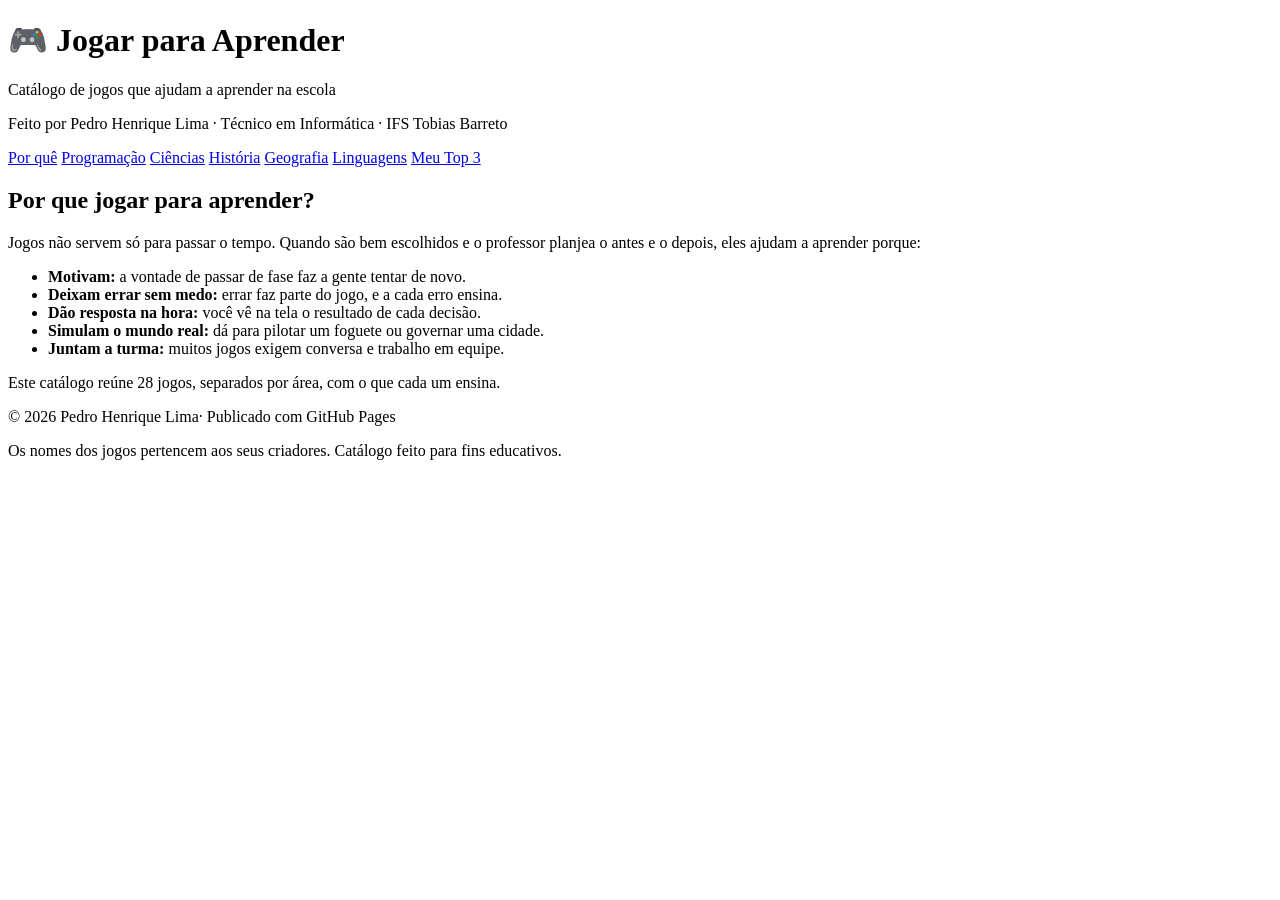
==== index.html @ 4a227db5 "Merge branch 'main' of https://github.com/dnascimento-ifs/jogos-educacao" ====
<!-- Eu sou um comentário que não aparece na página! -->

<!-- Tenho que decidir se cada um vai ter seu próprio catálogo -->

<!-- A tag <!DOCTYPE html> avisa ao navegador que é um arquivo HTML -->
<!DOCTYPE html>
<html lang="pt-BR">
    
<!-- A tag <head> guarda informações que não aparecem na página
    título da aba, os acentos e a ligação com o arquivo de estilo. -->
<head>
    <meta charset="UTF-8">
    <meta name="viewport" content="width=device-width, initial-scale=1.0">
    <title>Jogar para Aprender | Catálogo de jogos educativos</title>
    <link rel="stylesheet" href="estilo.css">
</head>

<!-- A tag <body> guarda todas informações que aparecem na página. -->
<body>
    
    <!-- A tag <header> é o cabeçalho da página,
        vai servir para aplicar um estilo css e criar de fato o cabeçalho. -->
    <header>
        <h1>🎮 Jogar para Aprender</h1>
        <p>Catálogo de jogos que ajudam a aprender na escola</p>
        <p class="autor">Feito por Pedro Henrique Lima · Técnico em Informática · IFS Tobias Barreto</p>
    </header>

    <!-- A tag <nav> serve de menu de navegação. -->
    <nav>
        <!-- <a href="#porque"> é um link, # faz pular para a parte da página
            que tem id="#porque", por exemplo. -->
        <a href="#porque">Por quê</a>
        <a href="#programacao">Programação</a>
        <a href="#ciencias">Ciências</a>
        <a href="historia">História</a>
        <a href="geografia">Geografia</a>
        <a href="linguagens"> Linguagens</a>
        <a href="top3">Meu Top 3</a>
    </nav>

    <!-- A tag <main> serve para guardar o conteúdo principal da página em si. -->
    <main>
        
        <!-- A tag <section> define uma parte da página. -->
        <!-- O id="porque" é o nome da section, usado pelo link "Por quê?" no menu. -->
        <!-- A class="intro" é um apelido para o CSS usar quando pintar essa section, -->
        <!-- o class pode ser repetido o id não. -->

        <section id="porque" class="intro">
            <h2>Por que jogar para aprender?</h2>
            <p>Jogos não servem só para passar o tempo. Quando são bem escolhidos e o professor planjea o
                antes e o depois, eles ajudam a aprender porque:
            </p>

            <!-- A tag <ul> cria uma lista não numerada. -->
            <!-- A tag <li> cri um item na lista. -->
            <!-- A tag <strong> deixa o texto em negrito. -->

            <ul>
                <li><strong>Motivam:</strong> a vontade de passar de fase faz a gente tentar de novo.</li>
                <li><strong>Deixam errar sem medo:</strong> errar faz parte do jogo, e a cada erro ensina.</li>
                <li><strong>Dão resposta na hora:</strong> você vê na tela o resultado de cada decisão.</li>
                <li><strong>Simulam o mundo real:</strong> dá para pilotar um foguete ou governar uma cidade.</li>
                <li><strong>Juntam a turma:</strong> muitos jogos exigem conversa e trabalho em equipe.</li>
            </ul>
            <p>Este catálogo reúne 28 jogos, separados por área, com o que cada um ensina.</p>
        </section>

    </main>

    <!-- A tag <footer> serve como rodapé da página. -->
    <footer>
        <p>© 2026 Pedro Henrique Lima· Publicado com GitHub Pages</p>
        <p>Os nomes dos jogos pertencem aos seus criadores. Catálogo feito para fins educativos.</p>
    </footer>

</body>
</html>
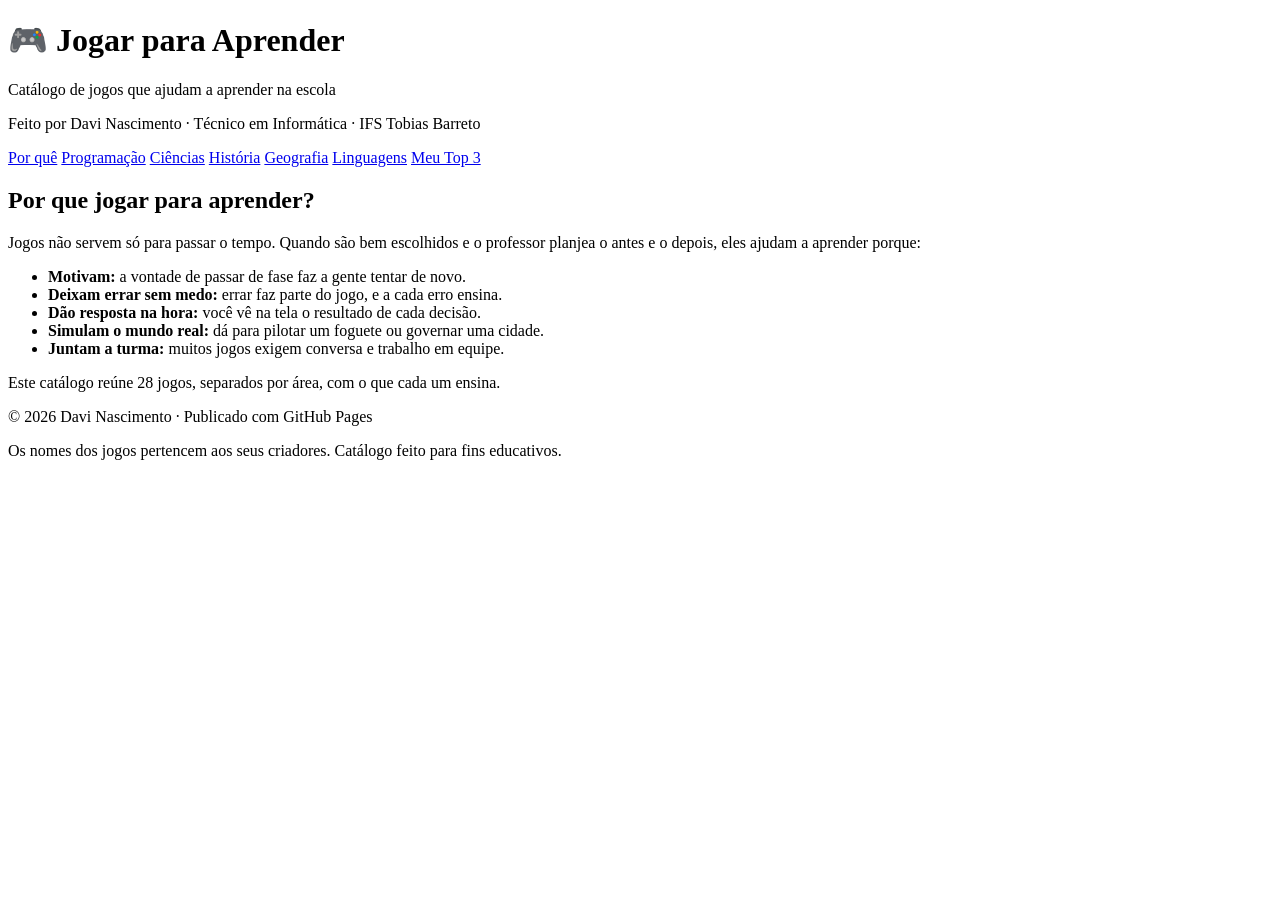
==== commit 791fb461: "alteração nome Alterei o nome do autor." ====
--- a/index.html
+++ b/index.html
@@ -23,7 +23,7 @@
     <header>
         <h1>🎮 Jogar para Aprender</h1>
         <p>Catálogo de jogos que ajudam a aprender na escola</p>
-        <p class="autor">Feito por Pedro Henrique Lima · Técnico em Informática · IFS Tobias Barreto</p>
+        <p class="autor">Feito por Davi Nascimento · Técnico em Informática · IFS Tobias Barreto</p>
     </header>
 
     <!-- A tag <nav> serve de menu de navegação. -->
@@ -71,7 +71,7 @@
 
     <!-- A tag <footer> serve como rodapé da página. -->
     <footer>
-        <p>© 2026 Pedro Henrique Lima· Publicado com GitHub Pages</p>
+        <p>© 2026 Davi Nascimento · Publicado com GitHub Pages</p>
         <p>Os nomes dos jogos pertencem aos seus criadores. Catálogo feito para fins educativos.</p>
     </footer>
 
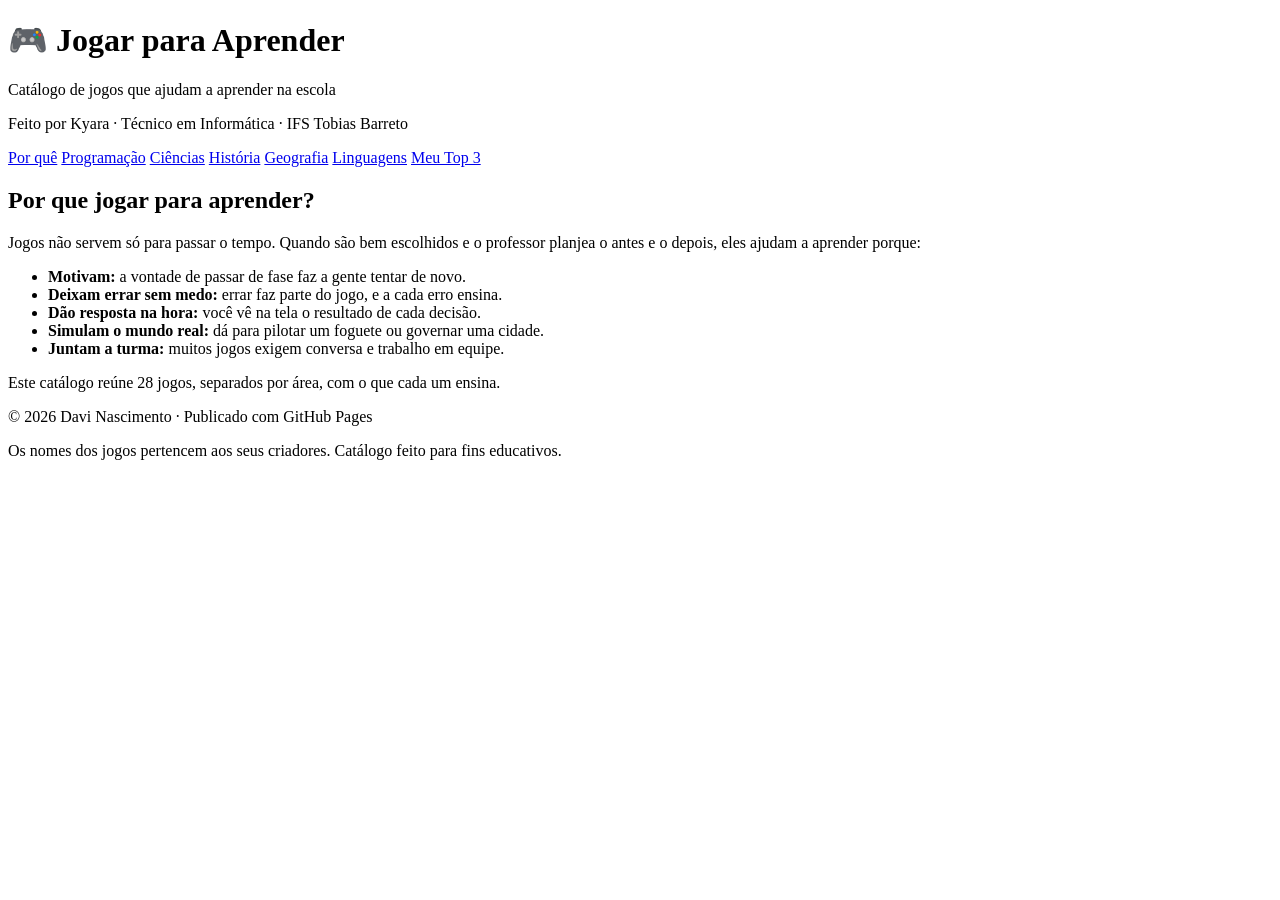
==== commit b44efdff: "Update author name in index.html" ====
--- a/index.html
+++ b/index.html
@@ -23,7 +23,7 @@
     <header>
         <h1>🎮 Jogar para Aprender</h1>
         <p>Catálogo de jogos que ajudam a aprender na escola</p>
-        <p class="autor">Feito por Davi Nascimento · Técnico em Informática · IFS Tobias Barreto</p>
+        <p class="autor">Feito por Kyara · Técnico em Informática · IFS Tobias Barreto</p>
     </header>
 
     <!-- A tag <nav> serve de menu de navegação. -->
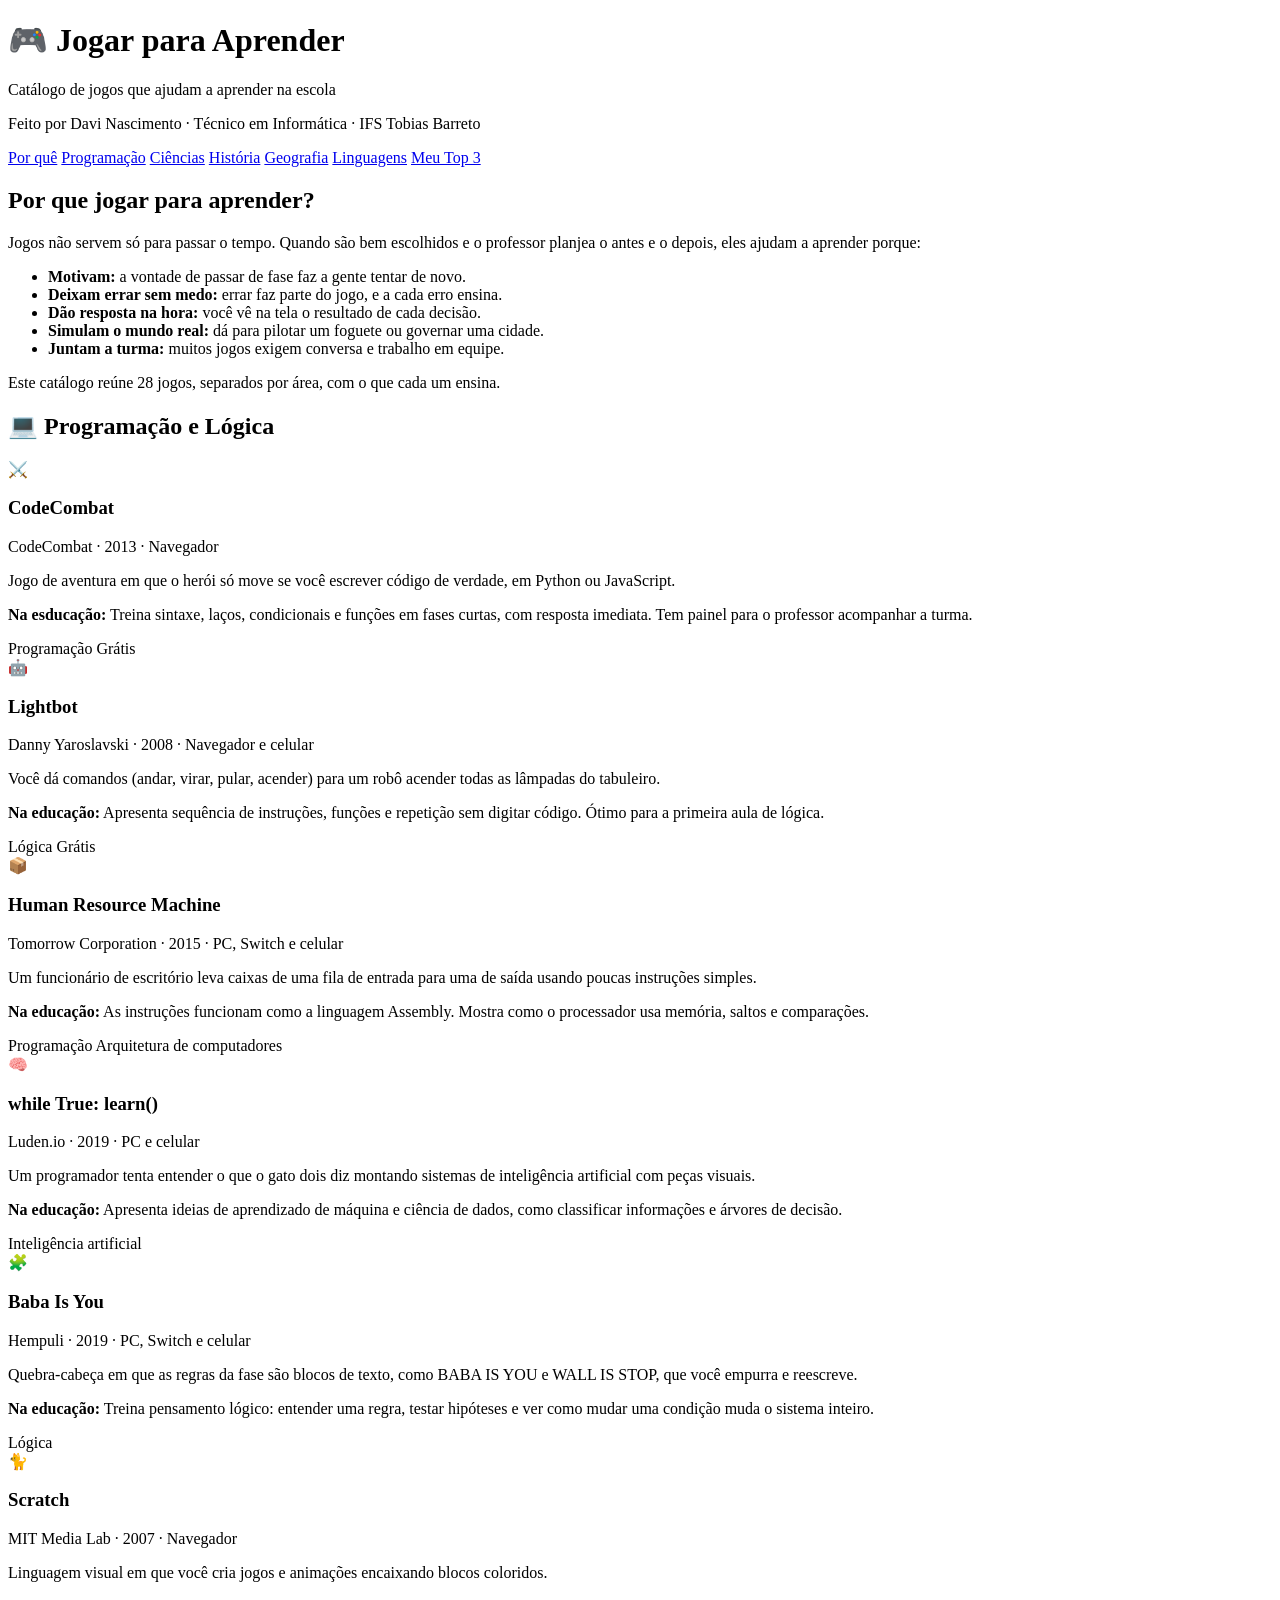
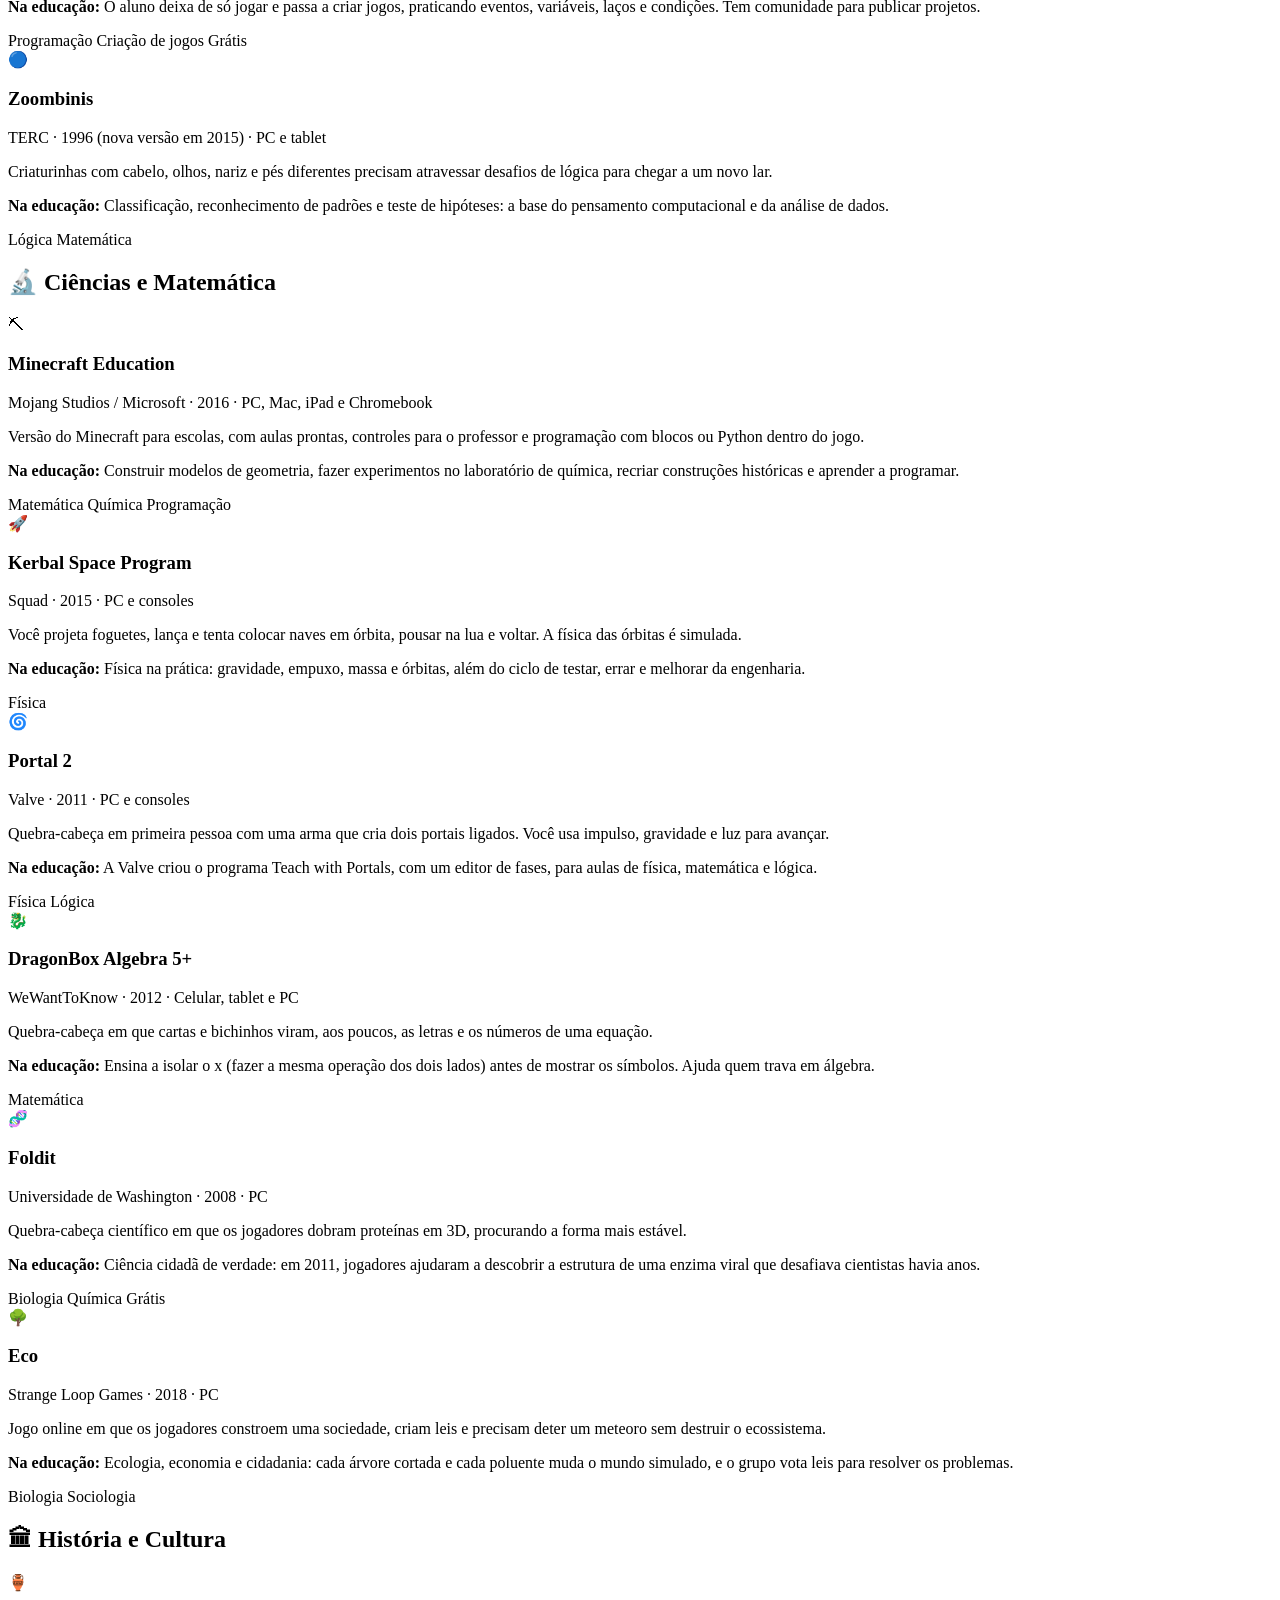
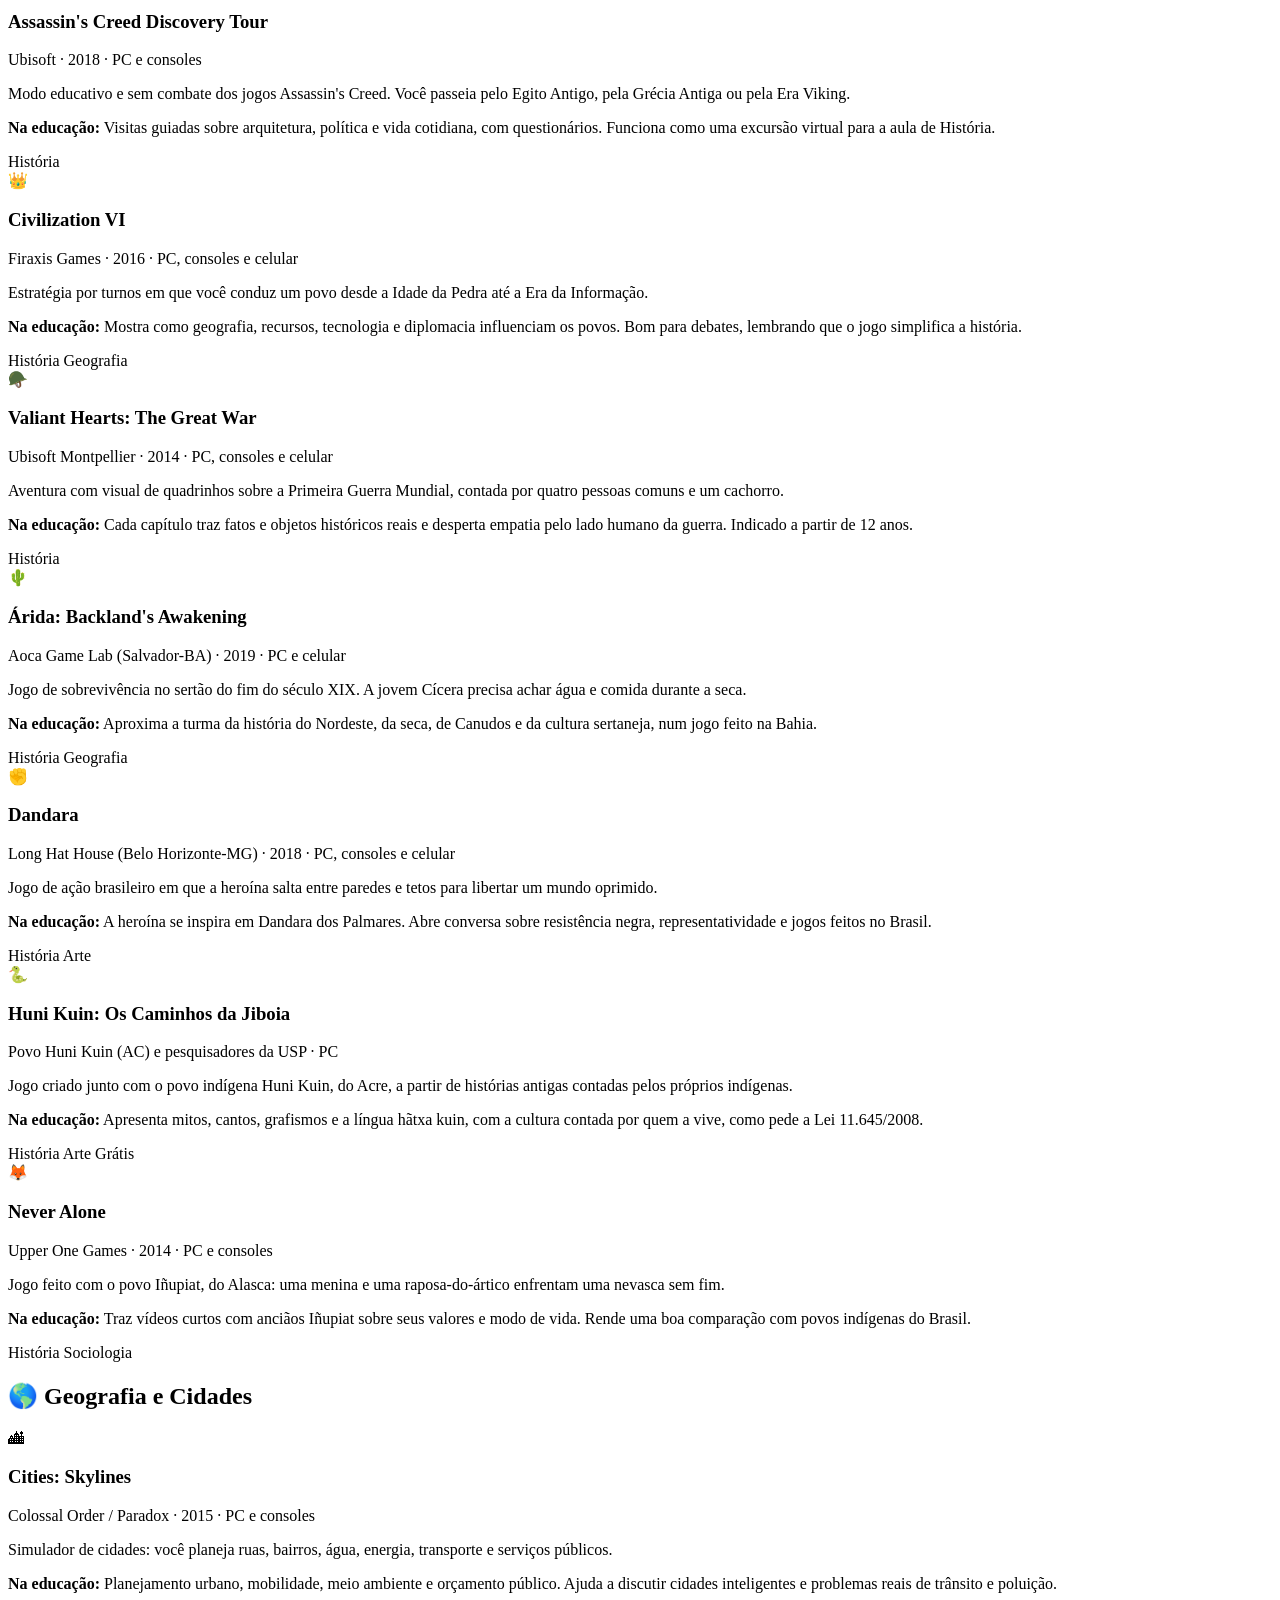
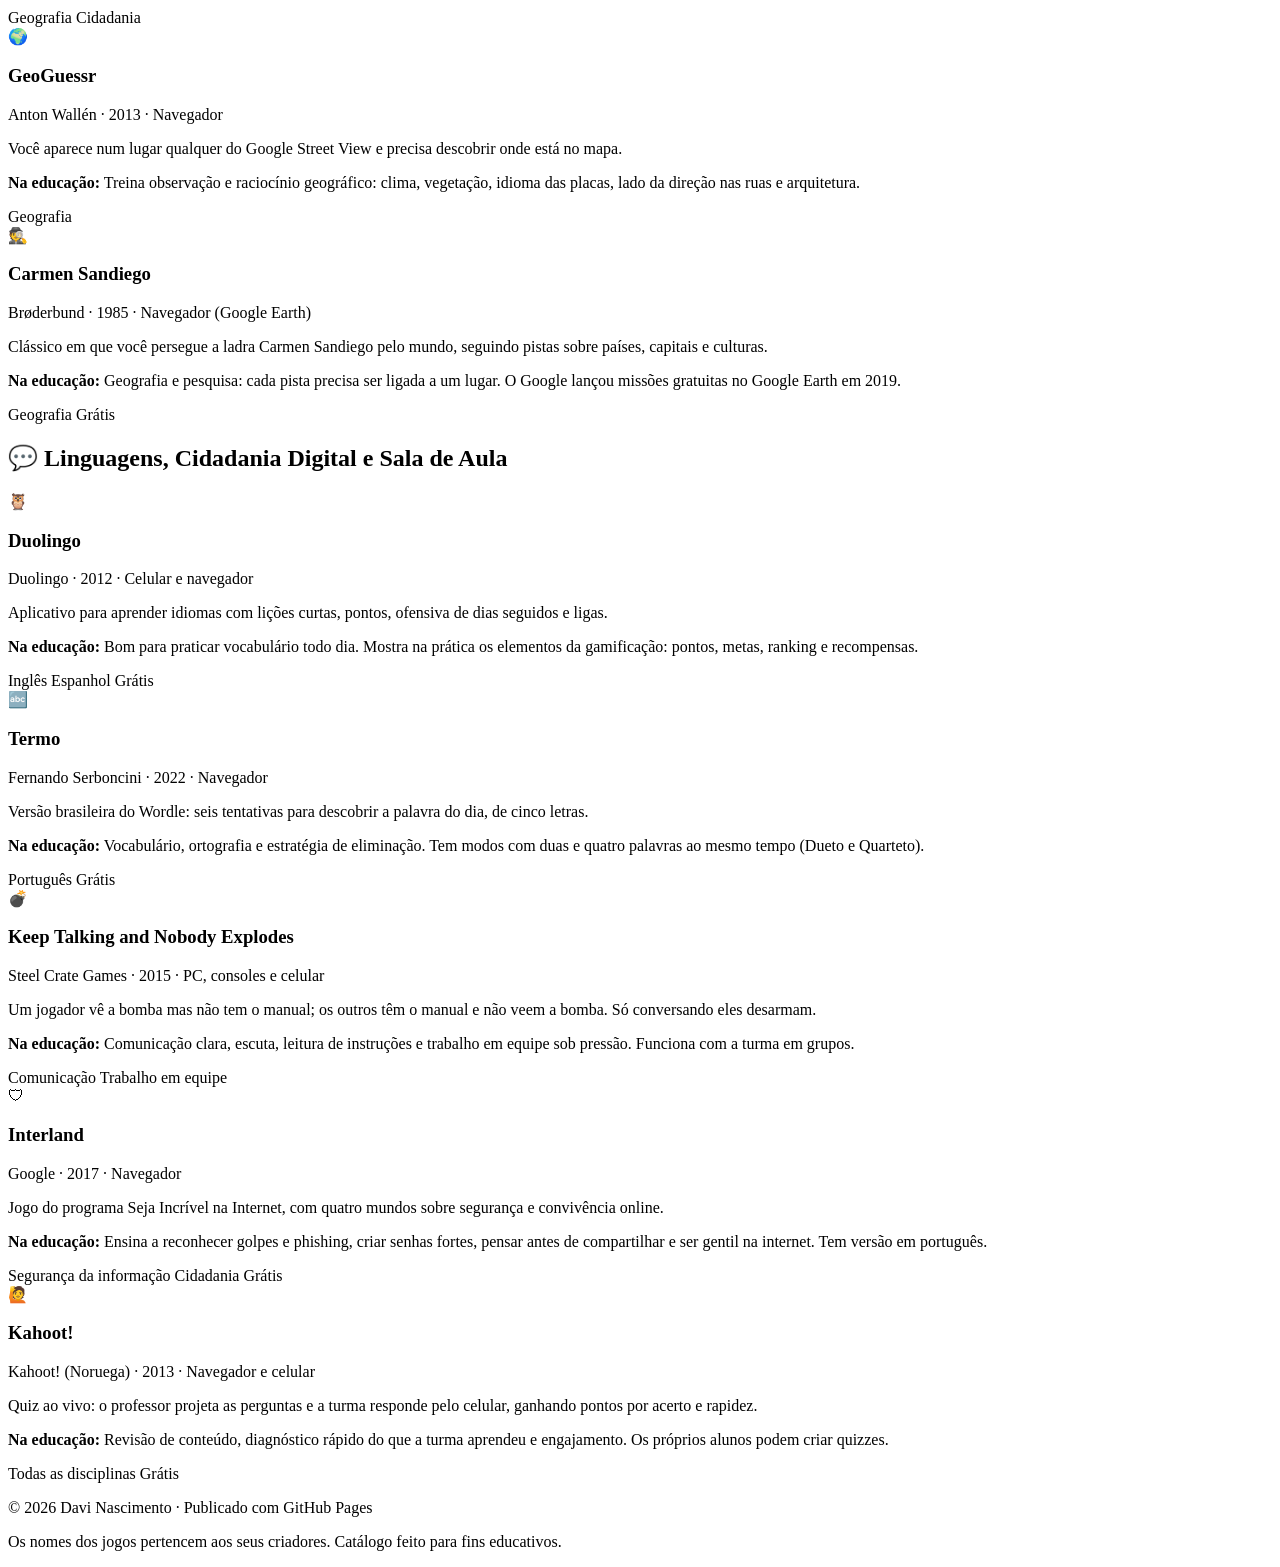
==== commit 29a50af7: "catálogo adicionado Adicionei todo o catálogo de jogos, os 28 jogos de acordo com a parte 4 do docum" ====
--- a/index.html
+++ b/index.html
@@ -23,7 +23,7 @@
     <header>
         <h1>🎮 Jogar para Aprender</h1>
         <p>Catálogo de jogos que ajudam a aprender na escola</p>
-        <p class="autor">Feito por Kyara · Técnico em Informática · IFS Tobias Barreto</p>
+        <p class="autor">Feito por Davi Nascimento · Técnico em Informática · IFS Tobias Barreto</p>
     </header>
 
     <!-- A tag <nav> serve de menu de navegação. -->
@@ -67,6 +67,410 @@
             <p>Este catálogo reúne 28 jogos, separados por área, com o que cada um ensina.</p>
         </section>
 
+        <section id="programacao">
+            <h2>💻 Programação e Lógica</h2>
+            <div class="grade">
+                
+                <article class="card">
+                    <div class="capa">⚔️</div>
+                    <h3>CodeCombat</h3>
+                    <p class="meta">CodeCombat · 2013 · Navegador</p>
+                    <p>Jogo de aventura em que o herói só move se você escrever código de verdade, em Python ou JavaScript.</p>
+                    <p class="edu"><strong>Na esducação:</strong> Treina sintaxe, laços, condicionais e funções em fases curtas, com resposta imediata. Tem painel para o professor acompanhar a turma.</p>
+                    <span class="tag">Programação</span>
+                    <span class="tag gratis">Grátis</span>
+                </article>
+
+                <!-- Card 1: Lightbot -->
+                <article class="card">
+                    <div class="capa">🤖</div>
+                    <h3>Lightbot</h3>
+                    <p class="meta">Danny Yaroslavski · 2008 · Navegador e celular</p>
+                    <p>Você dá comandos (andar, virar, pular, acender) para um robô acender todas as lâmpadas do tabuleiro.</p>
+                    <p class="edu"><strong>Na educação:</strong> Apresenta sequência de instruções, funções e repetição sem digitar código. Ótimo para a primeira aula de lógica.</p>
+                    <div class="tags">
+                    <span class="tag">Lógica</span>
+                    <span class="tag gratis">Grátis</span>
+                    </div>
+                </article>
+
+                <!-- Card 2: Human Resource Machine -->
+                <article class="card">
+                    <div class="capa">📦</div>
+                    <h3>Human Resource Machine</h3>
+                    <p class="meta">Tomorrow Corporation · 2015 · PC, Switch e celular</p>
+                    <p>Um funcionário de escritório leva caixas de uma fila de entrada para uma de saída usando poucas instruções simples.</p>
+                    <p class="edu"><strong>Na educação:</strong> As instruções funcionam como a linguagem Assembly. Mostra como o processador usa memória, saltos e comparações.</p>
+                    <div class="tags">
+                    <span class="tag">Programação</span>
+                    <span class="tag">Arquitetura de computadores</span>
+                    </div>
+                </article>
+
+                <!-- Card 3: while True: learn() -->
+                <article class="card">
+                    <div class="capa">🧠</div>
+                    <h3>while True: learn()</h3>
+                    <p class="meta">Luden.io · 2019 · PC e celular</p>
+                    <p>Um programador tenta entender o que o gato dois diz montando sistemas de inteligência artificial com peças visuais.</p>
+                    <p class="edu"><strong>Na educação:</strong> Apresenta ideias de aprendizado de máquina e ciência de dados, como classificar informações e árvores de decisão.</p>
+                    <div class="tags">
+                    <span class="tag">Inteligência artificial</span>
+                    </div>
+                </article>
+
+                <!-- Card 4: Baba Is You -->
+                <article class="card">
+                    <div class="capa">🧩</div>
+                    <h3>Baba Is You</h3>
+                    <p class="meta">Hempuli · 2019 · PC, Switch e celular</p>
+                    <p>Quebra-cabeça em que as regras da fase são blocos de texto, como BABA IS YOU e WALL IS STOP, que você empurra e reescreve.</p>
+                    <p class="edu"><strong>Na educação:</strong> Treina pensamento lógico: entender uma regra, testar hipóteses e ver como mudar uma condição muda o sistema inteiro.</p>
+                    <div class="tags">
+                    <span class="tag">Lógica</span>
+                    </div>
+                </article>
+
+                <!-- Card 5: Scratch -->
+                <article class="card">
+                    <div class="capa">🐈</div>
+                    <h3>Scratch</h3>
+                    <p class="meta">MIT Media Lab · 2007 · Navegador</p>
+                    <p>Linguagem visual em que você cria jogos e animações encaixando blocos coloridos.</p>
+                    <p class="edu"><strong>Na educação:</strong> O aluno deixa de só jogar e passa a criar jogos, praticando eventos, variáveis, laços e condições. Tem comunidade para publicar projetos.</p>
+                    <div class="tags">
+                    <span class="tag">Programação</span>
+                    <span class="tag">Criação de jogos</span>
+                    <span class="tag gratis">Grátis</span>
+                    </div>
+                </article>
+
+                <!-- Card 6: Zoombinis -->
+                <article class="card">
+                    <div class="capa">🔵</div>
+                    <h3>Zoombinis</h3>
+                    <p class="meta">TERC · 1996 (nova versão em 2015) · PC e tablet</p>
+                    <p>Criaturinhas com cabelo, olhos, nariz e pés diferentes precisam atravessar desafios de lógica para chegar a um novo lar.</p>
+                    <p class="edu"><strong>Na educação:</strong> Classificação, reconhecimento de padrões e teste de hipóteses: a base do pensamento computacional e da análise de dados.</p>
+                    <div class="tags">
+                    <span class="tag">Lógica</span>
+                    <span class="tag">Matemática</span>
+                    </div>
+                </article>
+                </section>
+
+            </div>
+        </section>
+
+        <!-- Ciências e Matemática -->
+
+        <section id="ciencias">
+        <h2>🔬 Ciências e Matemática</h2>
+            <div class="grade">
+                
+                <!-- Card 1: Minecraft Education -->
+                <article class="card">
+                <div class="capa">⛏</div>
+                <h3>Minecraft Education</h3>
+                <p class="meta">Mojang Studios / Microsoft · 2016 · PC, Mac, iPad e Chromebook</p>
+                <p>Versão do Minecraft para escolas, com aulas prontas, controles para o professor e programação com blocos ou Python dentro do jogo.</p>
+                <p class="edu"><strong>Na educação:</strong> Construir modelos de geometria, fazer experimentos no laboratório de química, recriar construções históricas e aprender a programar.</p>
+                <div class="tags">
+                    <span class="tag">Matemática</span>
+                    <span class="tag">Química</span>
+                    <span class="tag">Programação</span>
+                </div>
+                </article>
+
+                <!-- Card 2: Kerbal Space Program -->
+                <article class="card">
+                <div class="capa">🚀</div>
+                <h3>Kerbal Space Program</h3>
+                <p class="meta">Squad · 2015 · PC e consoles</p>
+                <p>Você projeta foguetes, lança e tenta colocar naves em órbita, pousar na lua e voltar. A física das órbitas é simulada.</p>
+                <p class="edu"><strong>Na educação:</strong> Física na prática: gravidade, empuxo, massa e órbitas, além do ciclo de testar, errar e melhorar da engenharia.</p>
+                <div class="tags">
+                    <span class="tag">Física</span>
+                </div>
+                </article>
+
+                <!-- Card 3: Portal 2 -->
+                <article class="card">
+                <div class="capa">🌀</div>
+                <h3>Portal 2</h3>
+                <p class="meta">Valve · 2011 · PC e consoles</p>
+                <p>Quebra-cabeça em primeira pessoa com uma arma que cria dois portais ligados. Você usa impulso, gravidade e luz para avançar.</p>
+                <p class="edu"><strong>Na educação:</strong> A Valve criou o programa Teach with Portals, com um editor de fases, para aulas de física, matemática e lógica.</p>
+                <div class="tags">
+                    <span class="tag">Física</span>
+                    <span class="tag">Lógica</span>
+                </div>
+                </article>
+
+                <!-- Card 4: DragonBox Algebra 5+ -->
+                <article class="card">
+                <div class="capa">🐉</div>
+                <h3>DragonBox Algebra 5+</h3>
+                <p class="meta">WeWantToKnow · 2012 · Celular, tablet e PC</p>
+                <p>Quebra-cabeça em que cartas e bichinhos viram, aos poucos, as letras e os números de uma equação.</p>
+                <p class="edu"><strong>Na educação:</strong> Ensina a isolar o x (fazer a mesma operação dos dois lados) antes de mostrar os símbolos. Ajuda quem trava em álgebra.</p>
+                <div class="tags">
+                    <span class="tag">Matemática</span>
+                </div>
+                </article>
+
+                <!-- Card 5: Foldit -->
+                <article class="card">
+                <div class="capa">🧬</div>
+                <h3>Foldit</h3>
+                <p class="meta">Universidade de Washington · 2008 · PC</p>
+                <p>Quebra-cabeça científico em que os jogadores dobram proteínas em 3D, procurando a forma mais estável.</p>
+                <p class="edu"><strong>Na educação:</strong> Ciência cidadã de verdade: em 2011, jogadores ajudaram a descobrir a estrutura de uma enzima viral que desafiava cientistas havia anos.</p>
+                <div class="tags">
+                    <span class="tag">Biologia</span>
+                    <span class="tag">Química</span>
+                    <span class="tag gratis">Grátis</span>
+                </div>
+                </article>
+
+                <!-- Card 6: Eco -->
+                <article class="card">
+                <div class="capa">🌳</div>
+                <h3>Eco</h3>
+                <p class="meta">Strange Loop Games · 2018 · PC</p>
+                <p>Jogo online em que os jogadores constroem uma sociedade, criam leis e precisam deter um meteoro sem destruir o ecossistema.</p>
+                <p class="edu"><strong>Na educação:</strong> Ecologia, economia e cidadania: cada árvore cortada e cada poluente muda o mundo simulado, e o grupo vota leis para resolver os problemas.</p>
+                <div class="tags">
+                    <span class="tag">Biologia</span>
+                    <span class="tag">Sociologia</span>
+                </div>
+                </article>
+
+            </div>
+        </section>
+
+        <!-- História e Cultura -->
+
+        <section id="historia">
+        <h2>🏛 História e Cultura</h2>
+            <div class="grade">
+                
+                <!-- Card 1: Assassin's Creed Discovery Tour -->
+                <article class="card">
+                <div class="capa">🏺</div>
+                <h3>Assassin's Creed Discovery Tour</h3>
+                <p class="meta">Ubisoft · 2018 · PC e consoles</p>
+                <p>Modo educativo e sem combate dos jogos Assassin's Creed. Você passeia pelo Egito Antigo, pela Grécia Antiga ou pela Era Viking.</p>
+                <p class="edu"><strong>Na educação:</strong> Visitas guiadas sobre arquitetura, política e vida cotidiana, com questionários. Funciona como uma excursão virtual para a aula de História.</p>
+                <div class="tags">
+                    <span class="tag">História</span>
+                </div>
+                </article>
+
+                <!-- Card 2: Civilization VI -->
+                <article class="card">
+                <div class="capa">👑</div>
+                <h3>Civilization VI</h3>
+                <p class="meta">Firaxis Games · 2016 · PC, consoles e celular</p>
+                <p>Estratégia por turnos em que você conduz um povo desde a Idade da Pedra até a Era da Informação.</p>
+                <p class="edu"><strong>Na educação:</strong> Mostra como geografia, recursos, tecnologia e diplomacia influenciam os povos. Bom para debates, lembrando que o jogo simplifica a história.</p>
+                <div class="tags">
+                    <span class="tag">História</span>
+                    <span class="tag">Geografia</span>
+                </div>
+                </article>
+
+                <!-- Card 3: Valiant Hearts: The Great War -->
+                <article class="card">
+                <div class="capa">🪖</div>
+                <h3>Valiant Hearts: The Great War</h3>
+                <p class="meta">Ubisoft Montpellier · 2014 · PC, consoles e celular</p>
+                <p>Aventura com visual de quadrinhos sobre a Primeira Guerra Mundial, contada por quatro pessoas comuns e um cachorro.</p>
+                <p class="edu"><strong>Na educação:</strong> Cada capítulo traz fatos e objetos históricos reais e desperta empatia pelo lado humano da guerra. Indicado a partir de 12 anos.</p>
+                <div class="tags">
+                    <span class="tag">História</span>
+                </div>
+                </article>
+
+                <!-- Card 4: Árida: Backland's Awakening -->
+                <article class="card">
+                <div class="capa">🌵</div>
+                <h3>Árida: Backland's Awakening</h3>
+                <p class="meta">Aoca Game Lab (Salvador-BA) · 2019 · PC e celular</p>
+                <p>Jogo de sobrevivência no sertão do fim do século XIX. A jovem Cícera precisa achar água e comida durante a seca.</p>
+                <p class="edu"><strong>Na educação:</strong> Aproxima a turma da história do Nordeste, da seca, de Canudos e da cultura sertaneja, num jogo feito na Bahia.</p>
+                <div class="tags">
+                    <span class="tag">História</span>
+                    <span class="tag">Geografia</span>
+                </div>
+                </article>
+
+                <!-- Card 5: Dandara -->
+                <article class="card">
+                <div class="capa">✊</div>
+                <h3>Dandara</h3>
+                <p class="meta">Long Hat House (Belo Horizonte-MG) · 2018 · PC, consoles e celular</p>
+                <p>Jogo de ação brasileiro em que a heroína salta entre paredes e tetos para libertar um mundo oprimido.</p>
+                <p class="edu"><strong>Na educação:</strong> A heroína se inspira em Dandara dos Palmares. Abre conversa sobre resistência negra, representatividade e jogos feitos no Brasil.</p>
+                <div class="tags">
+                    <span class="tag">História</span>
+                    <span class="tag">Arte</span>
+                </div>
+                </article>
+
+                <!-- Card 6: Huni Kuin: Os Caminhos da Jiboia -->
+                <article class="card">
+                <div class="capa">🐍</div>
+                <h3>Huni Kuin: Os Caminhos da Jiboia</h3>
+                <p class="meta">Povo Huni Kuin (AC) e pesquisadores da USP · PC</p>
+                <p>Jogo criado junto com o povo indígena Huni Kuin, do Acre, a partir de histórias antigas contadas pelos próprios indígenas.</p>
+                <p class="edu"><strong>Na educação:</strong> Apresenta mitos, cantos, grafismos e a língua hãtxa kuin, com a cultura contada por quem a vive, como pede a Lei 11.645/2008.</p>
+                <div class="tags">
+                    <span class="tag">História</span>
+                    <span class="tag">Arte</span>
+                    <span class="tag gratis">Grátis</span>
+                </div>
+                </article>
+
+                <!-- Card 7: Never Alone -->
+                <article class="card">
+                <div class="capa">🦊</div>
+                <h3>Never Alone</h3>
+                <p class="meta">Upper One Games · 2014 · PC e consoles</p>
+                <p>Jogo feito com o povo Iñupiat, do Alasca: uma menina e uma raposa-do-ártico enfrentam uma nevasca sem fim.</p>
+                <p class="edu"><strong>Na educação:</strong> Traz vídeos curtos com anciãos Iñupiat sobre seus valores e modo de vida. Rende uma boa comparação com povos indígenas do Brasil.</p>
+                <div class="tags">
+                    <span class="tag">História</span>
+                    <span class="tag">Sociologia</span>
+                </div>
+                </article>
+
+            </div>
+        </section>
+
+        <!-- Geografia e Cidades -->
+
+        <section id="geografia">
+        <h2>🌎 Geografia e Cidades</h2>
+            <div class="grade">
+                
+                <!-- Card 1: Cities: Skylines -->
+                <article class="card">
+                <div class="capa">🏙</div>
+                <h3>Cities: Skylines</h3>
+                <p class="meta">Colossal Order / Paradox · 2015 · PC e consoles</p>
+                <p>Simulador de cidades: você planeja ruas, bairros, água, energia, transporte e serviços públicos.</p>
+                <p class="edu"><strong>Na educação:</strong> Planejamento urbano, mobilidade, meio ambiente e orçamento público. Ajuda a discutir cidades inteligentes e problemas reais de trânsito e poluição.</p>
+                <div class="tags">
+                    <span class="tag">Geografia</span>
+                    <span class="tag">Cidadania</span>
+                </div>
+                </article>
+
+                <!-- Card 2: GeoGuessr -->
+                <article class="card">
+                <div class="capa">🌍</div>
+                <h3>GeoGuessr</h3>
+                <p class="meta">Anton Wallén · 2013 · Navegador</p>
+                <p>Você aparece num lugar qualquer do Google Street View e precisa descobrir onde está no mapa.</p>
+                <p class="edu"><strong>Na educação:</strong> Treina observação e raciocínio geográfico: clima, vegetação, idioma das placas, lado da direção nas ruas e arquitetura.</p>
+                <div class="tags">
+                    <span class="tag">Geografia</span>
+                </div>
+                </article>
+
+                <!-- Card 3: Carmen Sandiego -->
+                <article class="card">
+                <div class="capa">🕵</div>
+                <h3>Carmen Sandiego</h3>
+                <p class="meta">Brøderbund · 1985 · Navegador (Google Earth)</p>
+                <p>Clássico em que você persegue a ladra Carmen Sandiego pelo mundo, seguindo pistas sobre países, capitais e culturas.</p>
+                <p class="edu"><strong>Na educação:</strong> Geografia e pesquisa: cada pista precisa ser ligada a um lugar. O Google lançou missões gratuitas no Google Earth em 2019.</p>
+                <div class="tags">
+                    <span class="tag">Geografia</span>
+                    <span class="tag gratis">Grátis</span>
+                </div>
+                </article>
+
+            </div>
+        </section>
+
+        <!-- Linguagens, Cidadania Digital e Sala de Aula -->
+
+       <section id="linguagens">
+        <h2>💬 Linguagens, Cidadania Digital e Sala de Aula</h2>
+            <div class="grade">
+                
+                <!-- Card 1: Duolingo -->
+                <article class="card">
+                <div class="capa">🦉</div>
+                <h3>Duolingo</h3>
+                <p class="meta">Duolingo · 2012 · Celular e navegador</p>
+                <p>Aplicativo para aprender idiomas com lições curtas, pontos, ofensiva de dias seguidos e ligas.</p>
+                <p class="edu"><strong>Na educação:</strong> Bom para praticar vocabulário todo dia. Mostra na prática os elementos da gamificação: pontos, metas, ranking e recompensas.</p>
+                <div class="tags">
+                    <span class="tag">Inglês</span>
+                    <span class="tag">Espanhol</span>
+                    <span class="tag gratis">Grátis</span>
+                </div>
+                </article>
+
+                <!-- Card 2: Termo -->
+                <article class="card">
+                <div class="capa">🔤</div>
+                <h3>Termo</h3>
+                <p class="meta">Fernando Serboncini · 2022 · Navegador</p>
+                <p>Versão brasileira do Wordle: seis tentativas para descobrir a palavra do dia, de cinco letras.</p>
+                <p class="edu"><strong>Na educação:</strong> Vocabulário, ortografia e estratégia de eliminação. Tem modos com duas e quatro palavras ao mesmo tempo (Dueto e Quarteto).</p>
+                <div class="tags">
+                    <span class="tag">Português</span>
+                    <span class="tag gratis">Grátis</span>
+                </div>
+                </article>
+
+                <!-- Card 3: Keep Talking and Nobody Explodes -->
+                <article class="card">
+                <div class="capa">💣</div>
+                <h3>Keep Talking and Nobody Explodes</h3>
+                <p class="meta">Steel Crate Games · 2015 · PC, consoles e celular</p>
+                <p>Um jogador vê a bomba mas não tem o manual; os outros têm o manual e não veem a bomba. Só conversando eles desarmam.</p>
+                <p class="edu"><strong>Na educação:</strong> Comunicação clara, escuta, leitura de instruções e trabalho em equipe sob pressão. Funciona com a turma em grupos.</p>
+                <div class="tags">
+                    <span class="tag">Comunicação</span>
+                    <span class="tag">Trabalho em equipe</span>
+                </div>
+                </article>
+
+                <!-- Card 4: Interland -->
+                <article class="card">
+                <div class="capa">🛡</div>
+                <h3>Interland</h3>
+                <p class="meta">Google · 2017 · Navegador</p>
+                <p>Jogo do programa Seja Incrível na Internet, com quatro mundos sobre segurança e convivência online.</p>
+                <p class="edu"><strong>Na educação:</strong> Ensina a reconhecer golpes e phishing, criar senhas fortes, pensar antes de compartilhar e ser gentil na internet. Tem versão em português.</p>
+                <div class="tags">
+                    <span class="tag">Segurança da informação</span>
+                    <span class="tag">Cidadania</span>
+                    <span class="tag gratis">Grátis</span>
+                </div>
+                </article>
+
+                <!-- Card 5: Kahoot! -->
+                <article class="card">
+                <div class="capa">🙋</div>
+                <h3>Kahoot!</h3>
+                <p class="meta">Kahoot! (Noruega) · 2013 · Navegador e celular</p>
+                <p>Quiz ao vivo: o professor projeta as perguntas e a turma responde pelo celular, ganhando pontos por acerto e rapidez.</p>
+                <p class="edu"><strong>Na educação:</strong> Revisão de conteúdo, diagnóstico rápido do que a turma aprendeu e engajamento. Os próprios alunos podem criar quizzes.</p>
+                <div class="tags">
+                    <span class="tag">Todas as disciplinas</span>
+                    <span class="tag gratis">Grátis</span>
+                </div>
+                </article>
+
+            </div>
+        </section>
+
     </main>
 
     <!-- A tag <footer> serve como rodapé da página. -->
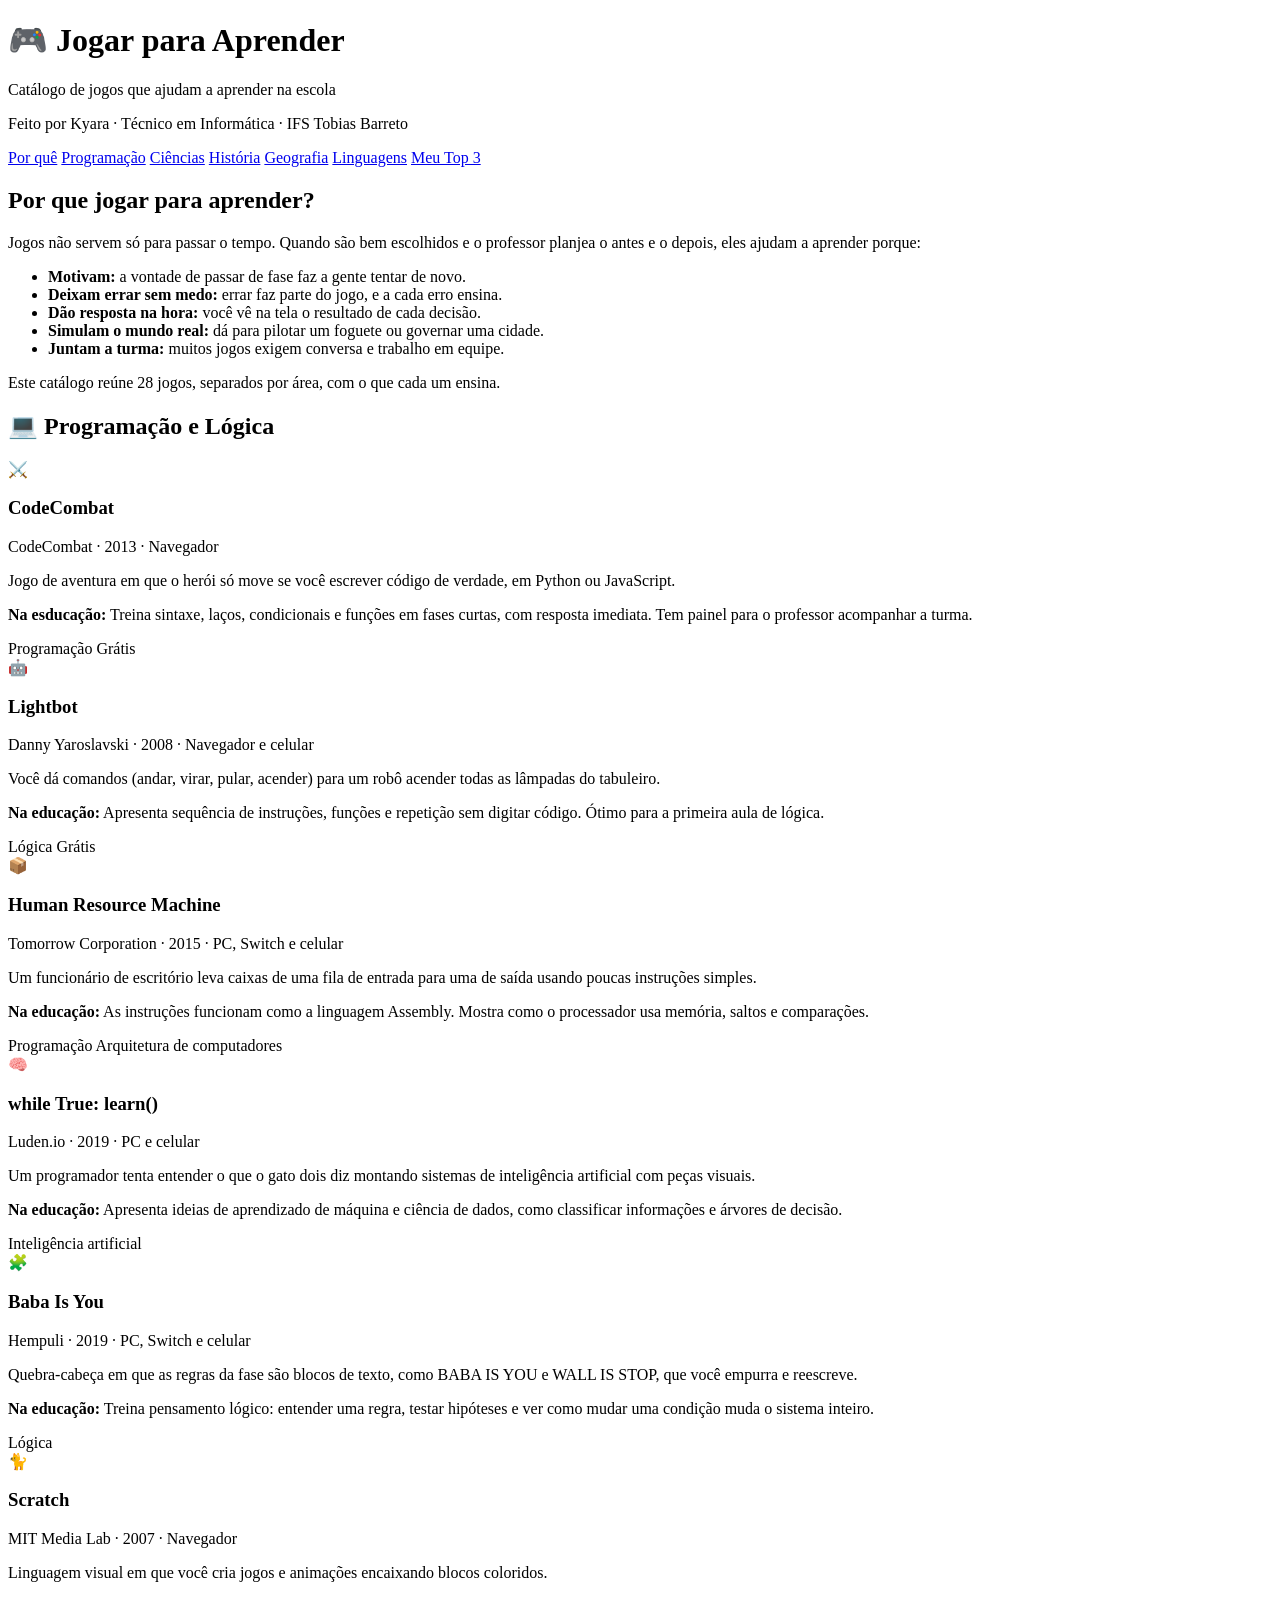
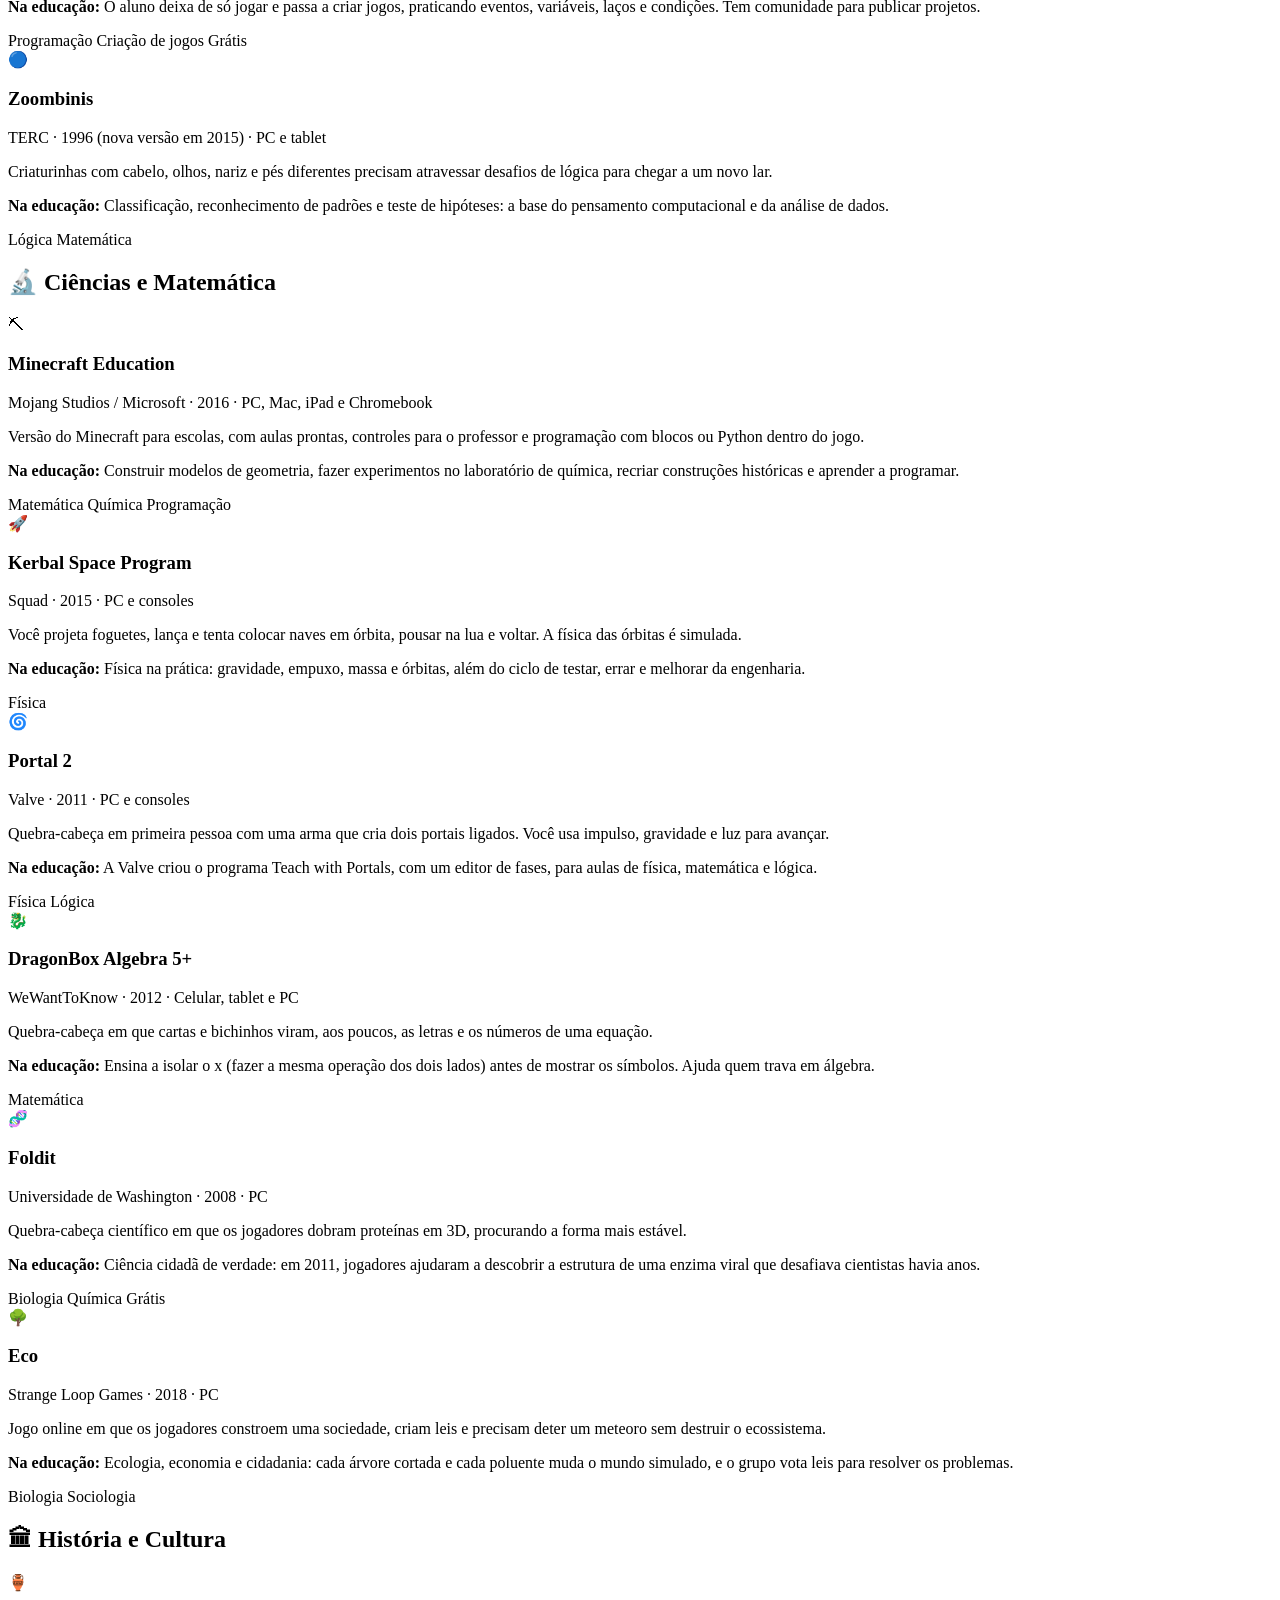
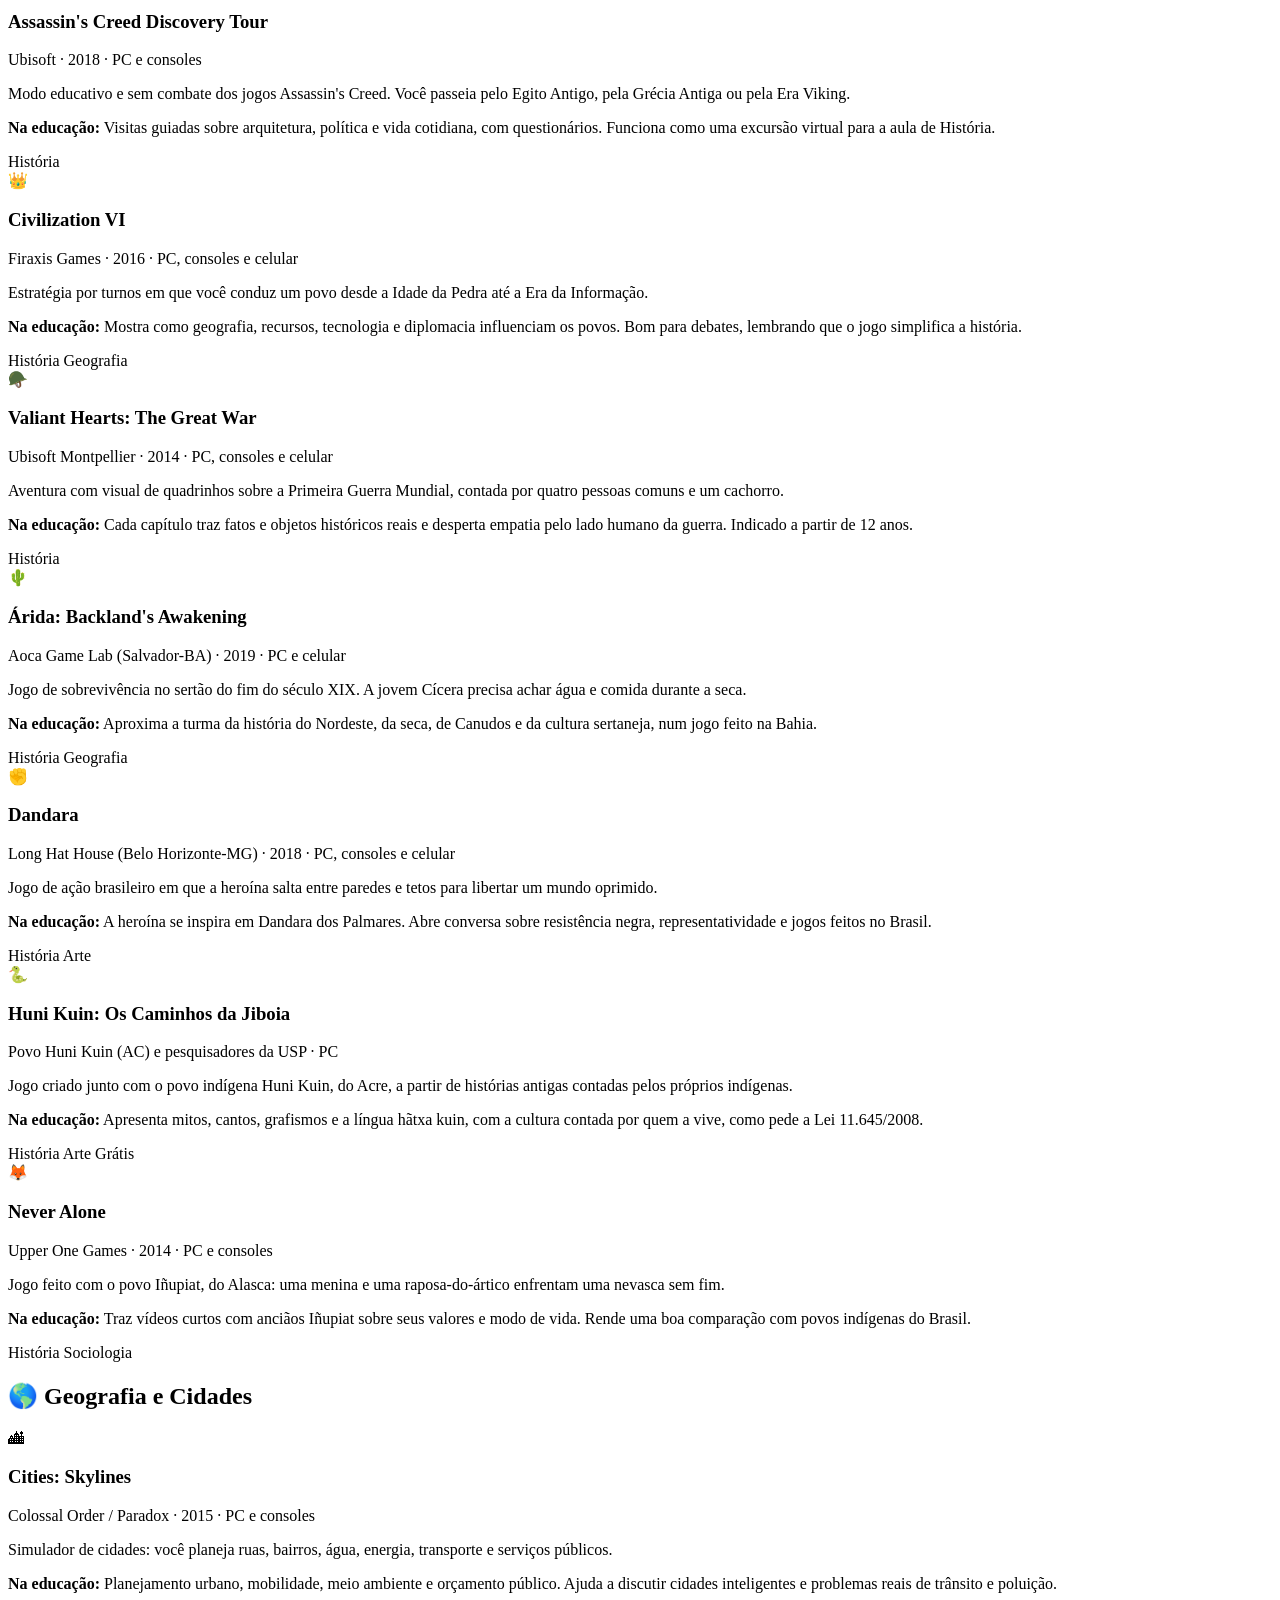
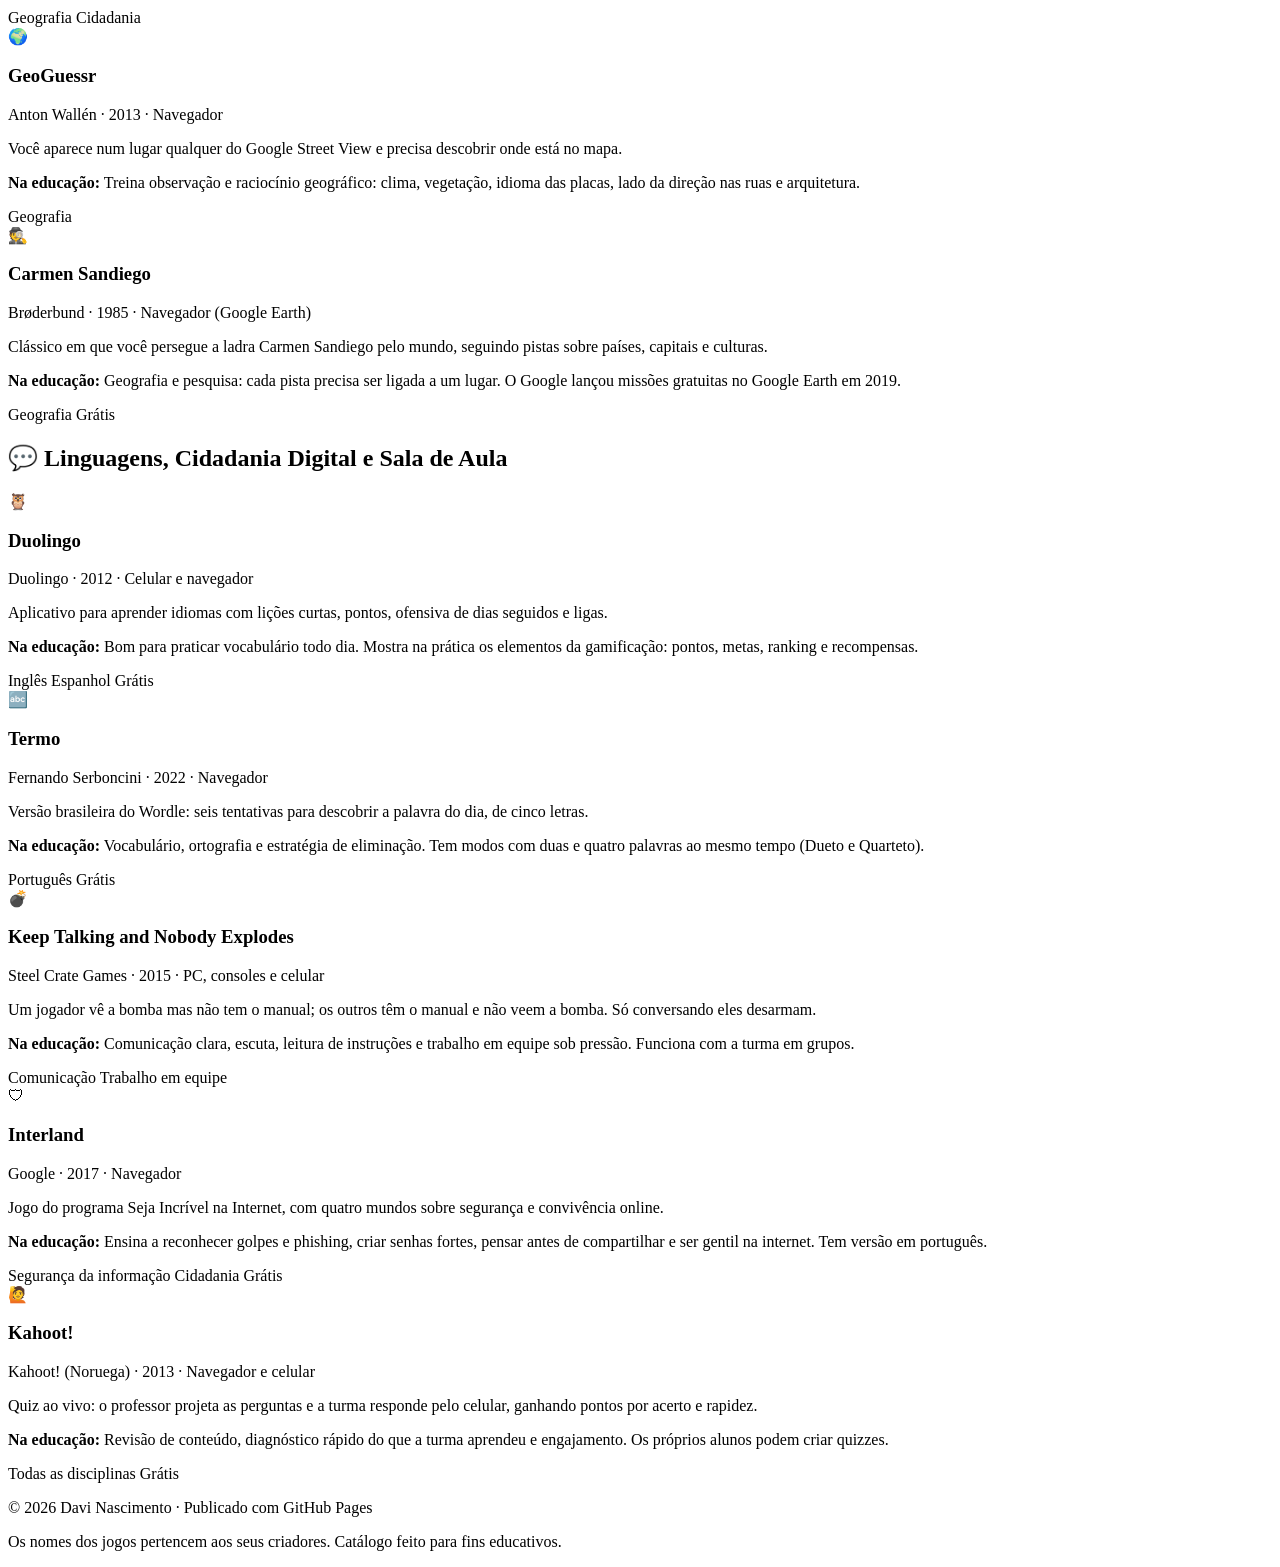
==== commit 9ee5712b: "Merge branch 'main' of https://github.com/dnascimento-ifs/jogos-educacao" ====
--- a/index.html
+++ b/index.html
@@ -23,7 +23,7 @@
     <header>
         <h1>🎮 Jogar para Aprender</h1>
         <p>Catálogo de jogos que ajudam a aprender na escola</p>
-        <p class="autor">Feito por Davi Nascimento · Técnico em Informática · IFS Tobias Barreto</p>
+        <p class="autor">Feito por Kyara · Técnico em Informática · IFS Tobias Barreto</p>
     </header>
 
     <!-- A tag <nav> serve de menu de navegação. -->
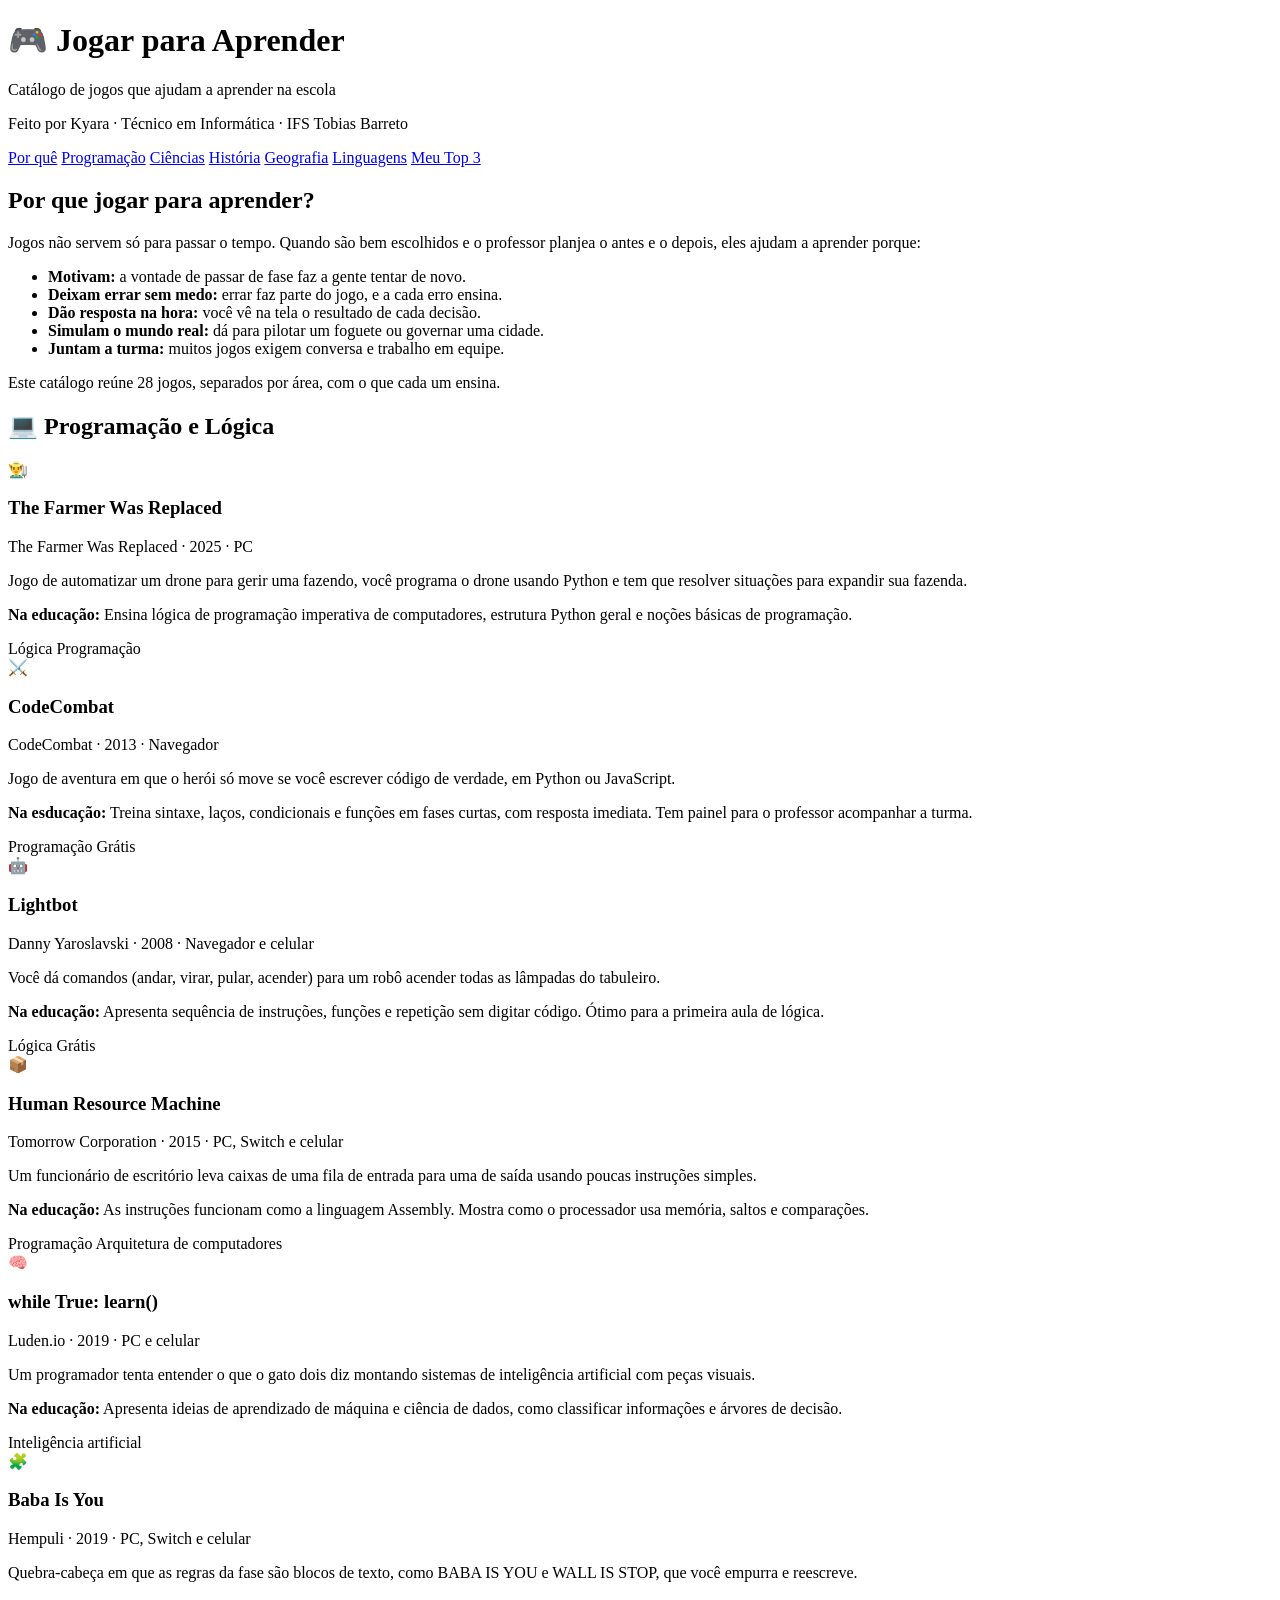
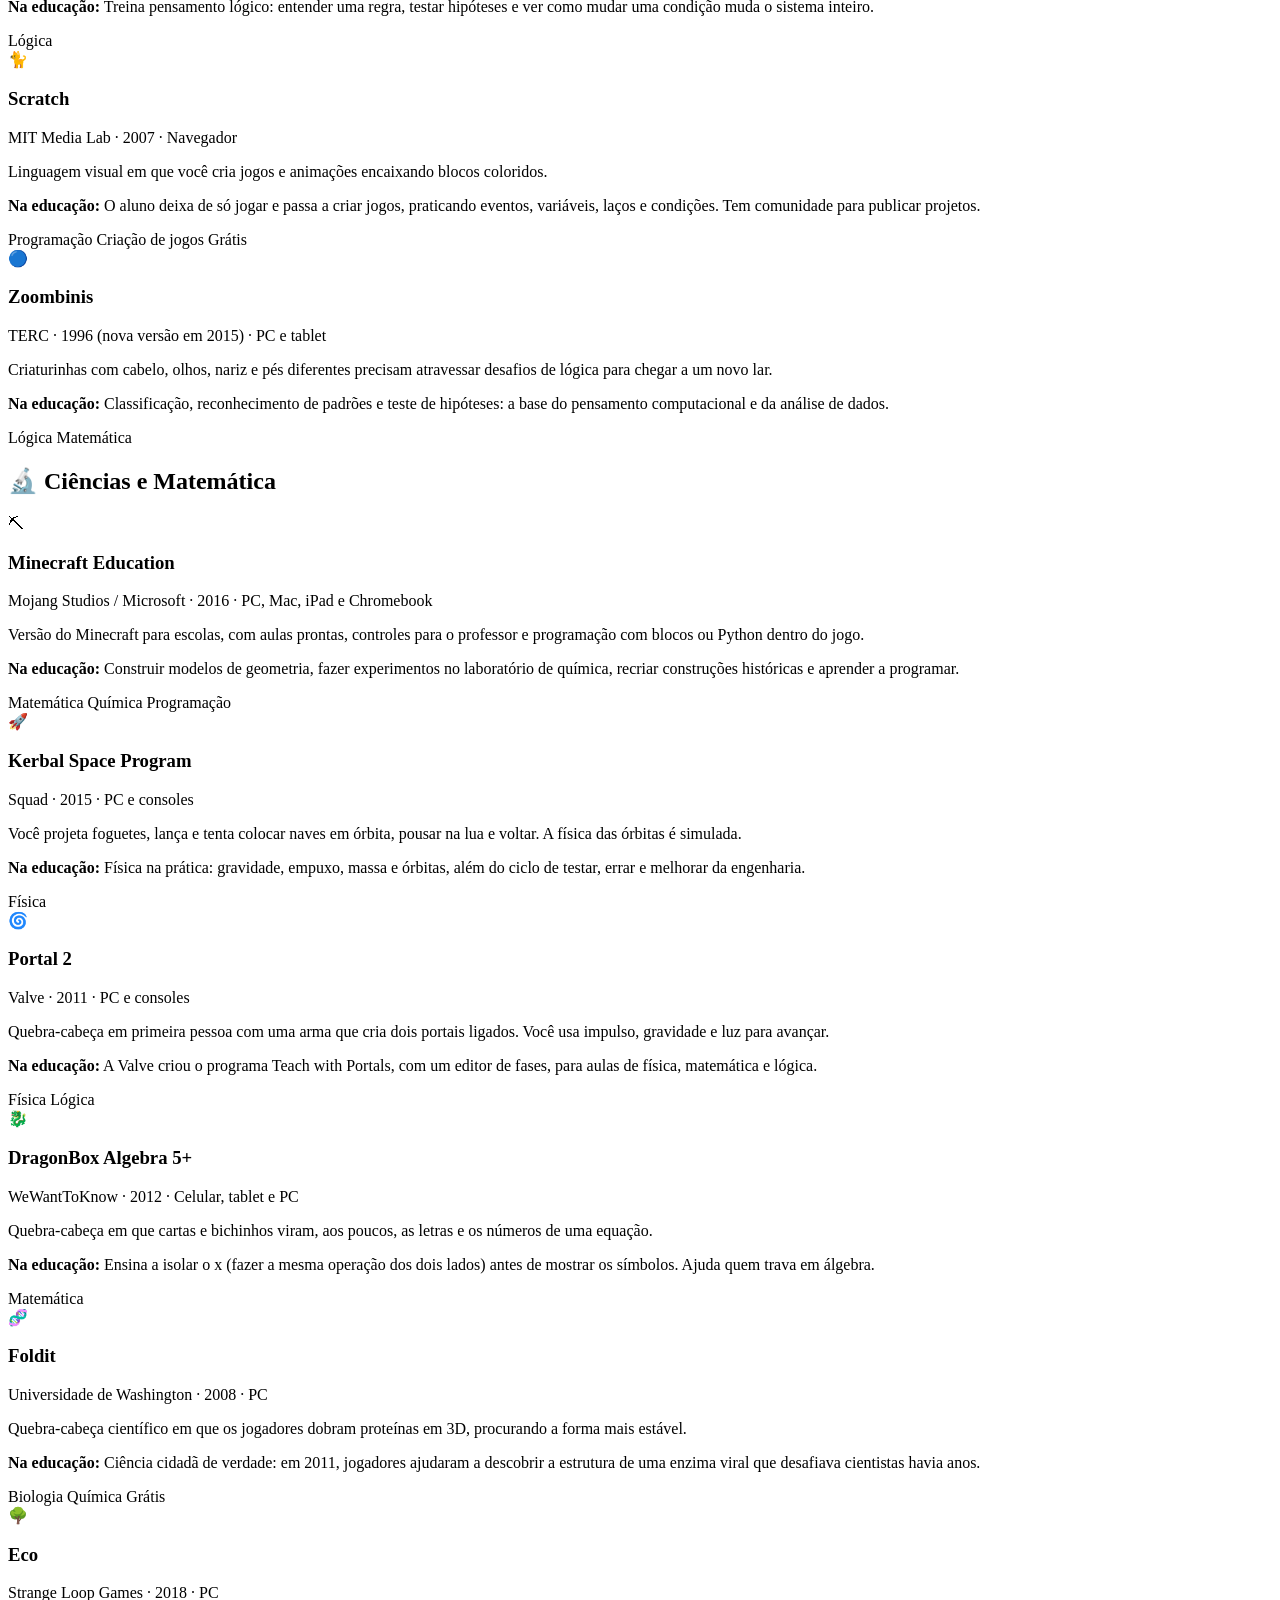
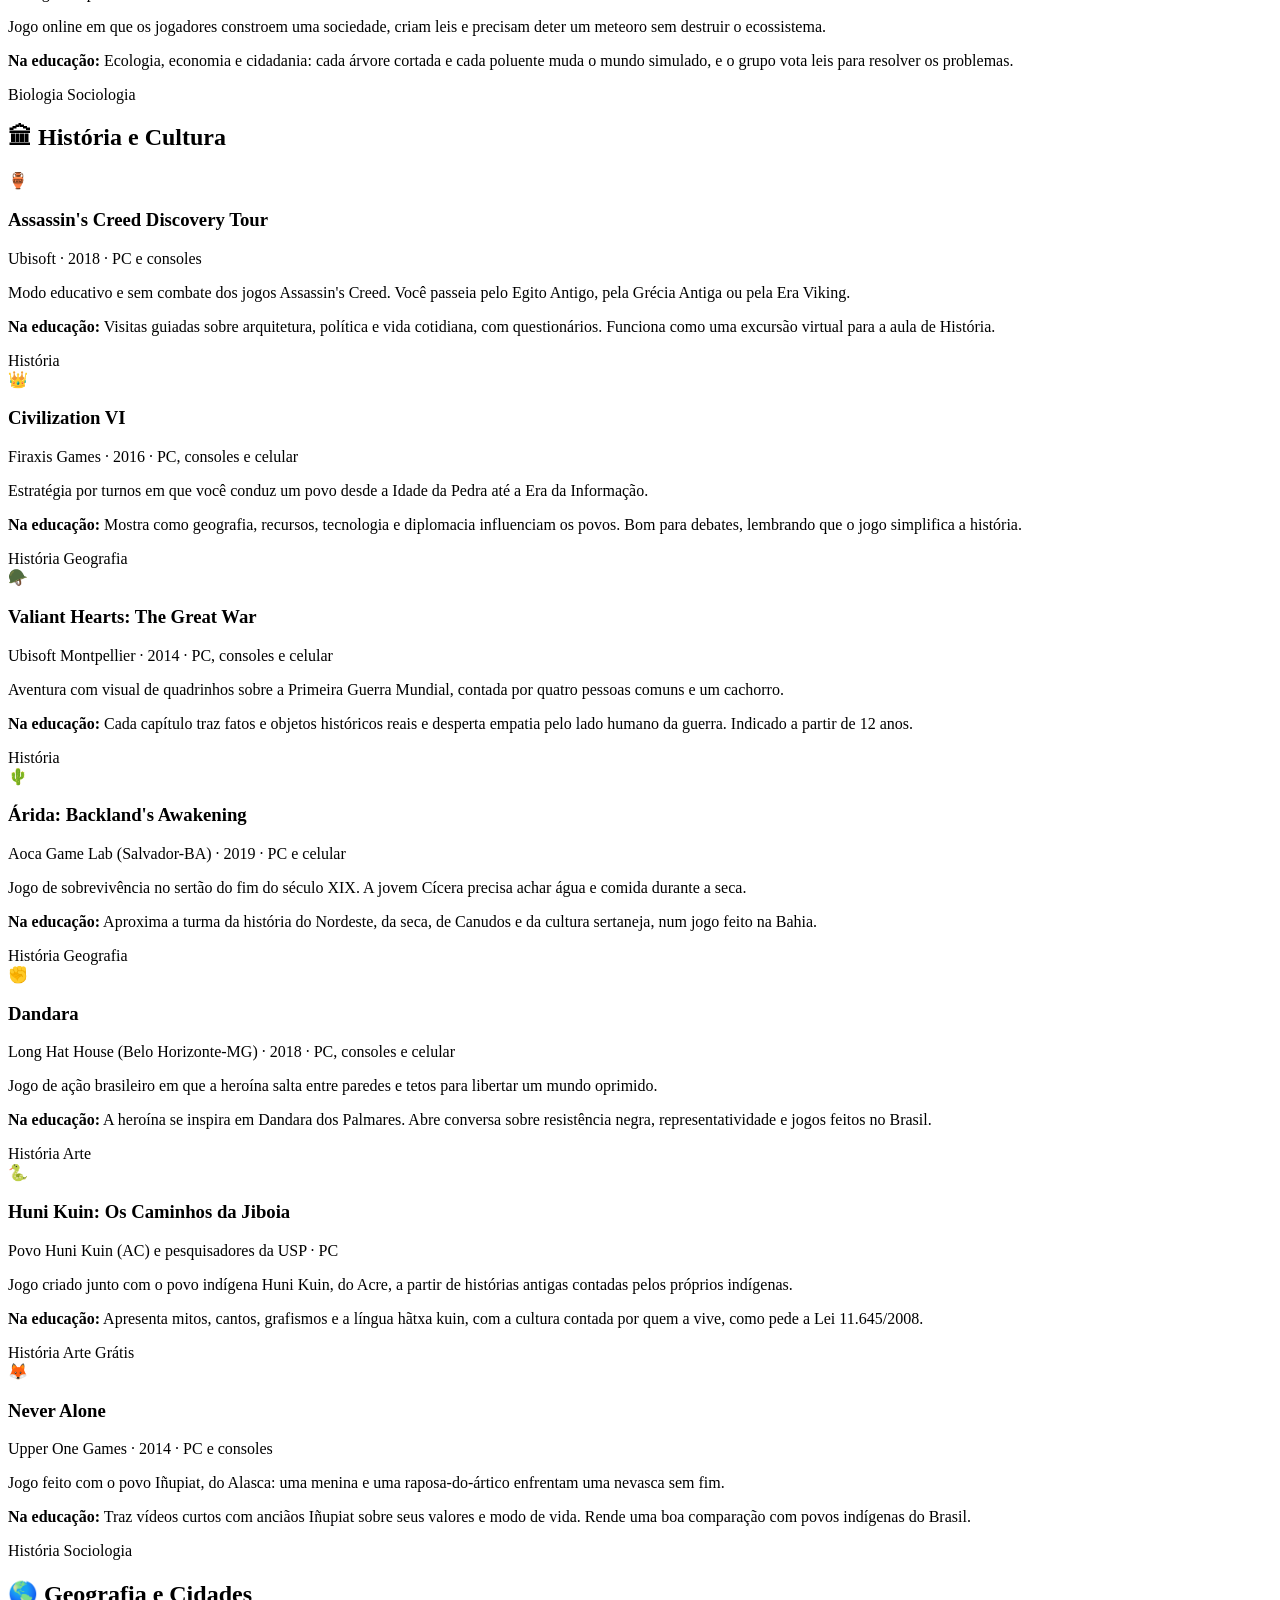
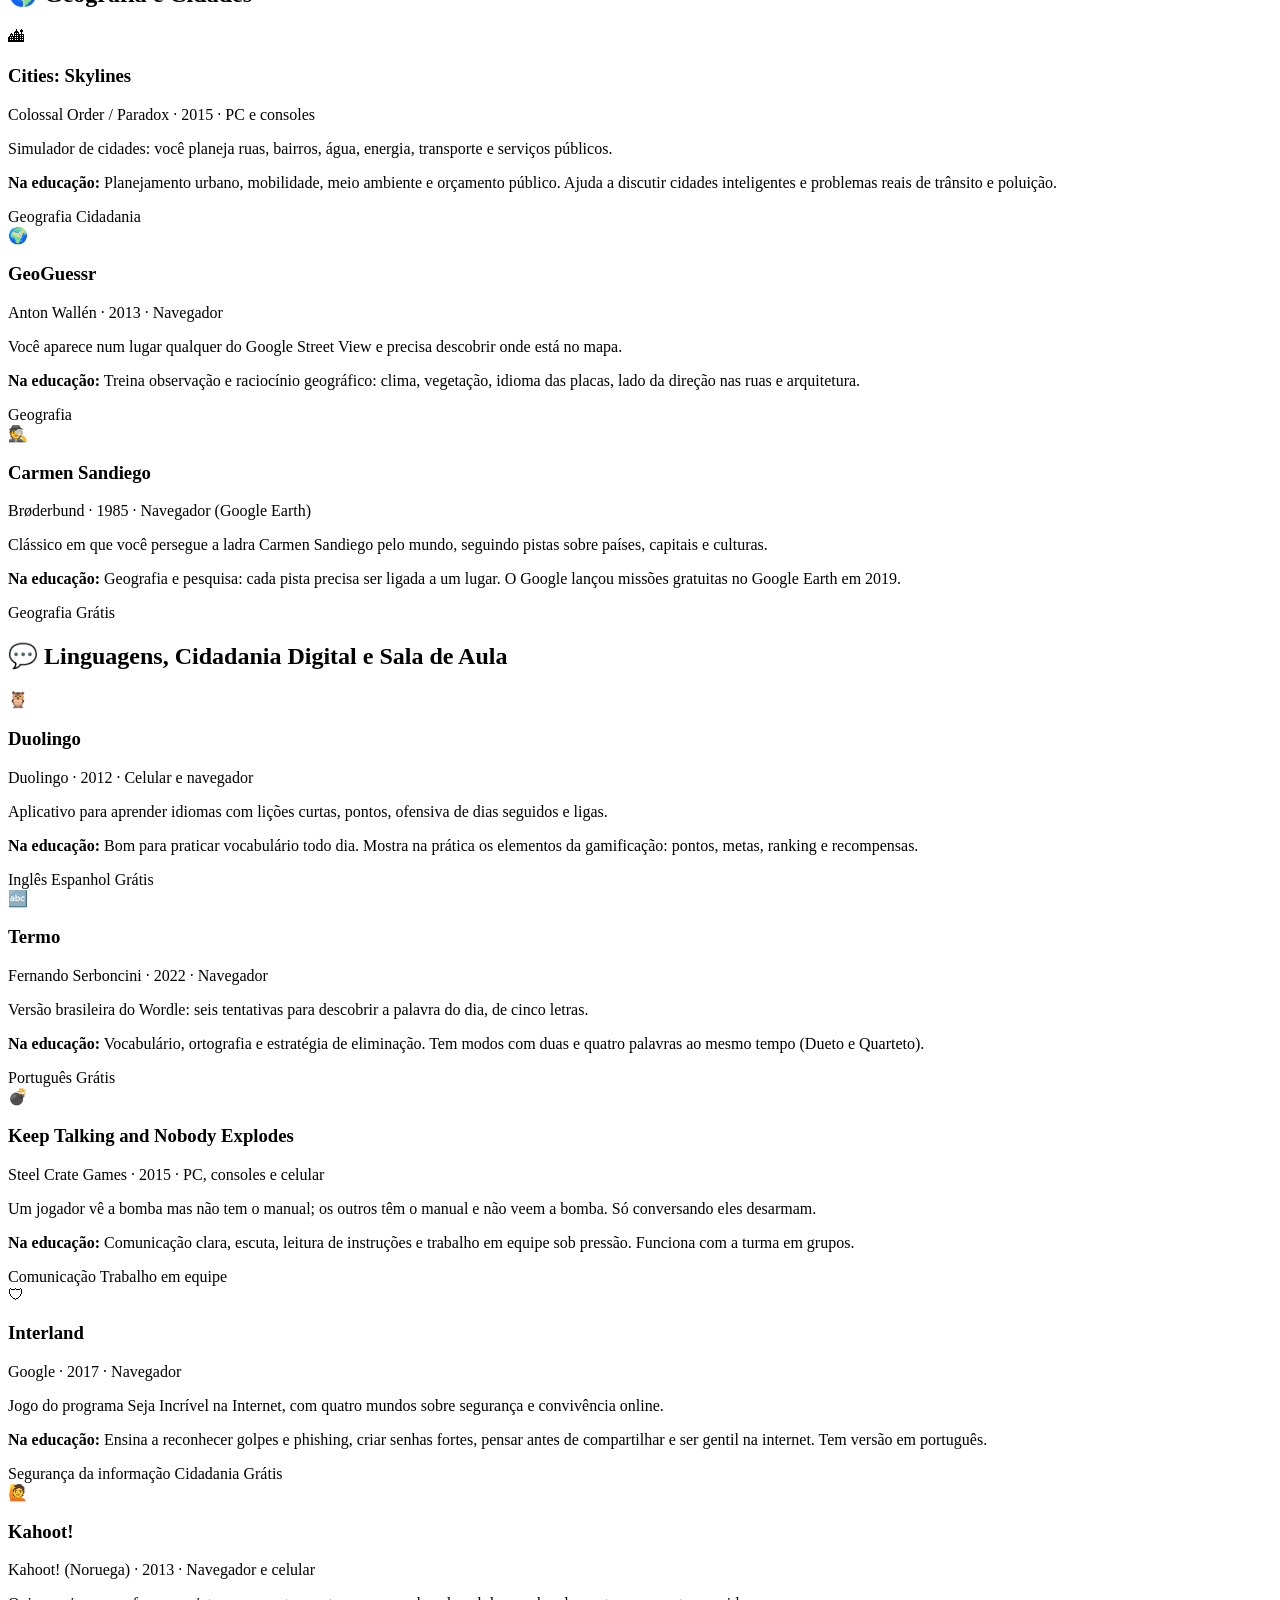
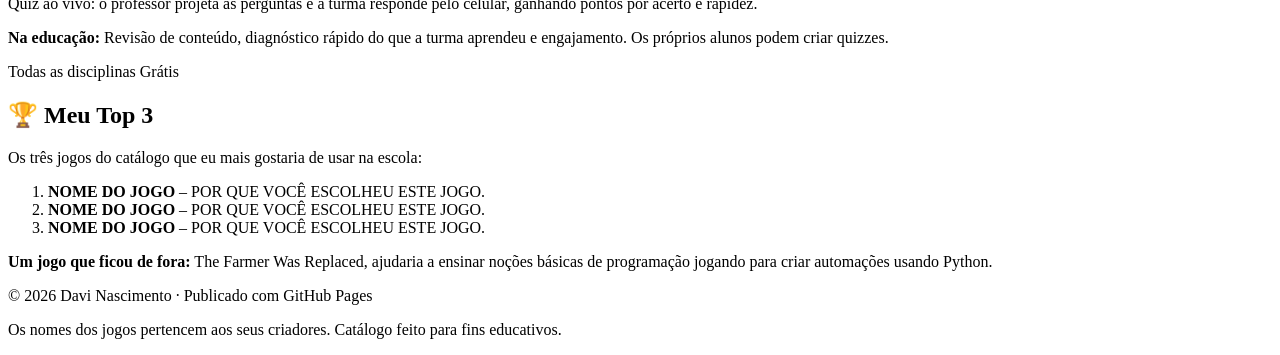
==== commit 58fc3743: "index.html atualizado Implementei a parte 5 do guia do aluno completa." ====
--- a/index.html
+++ b/index.html
@@ -33,10 +33,10 @@
         <a href="#porque">Por quê</a>
         <a href="#programacao">Programação</a>
         <a href="#ciencias">Ciências</a>
-        <a href="historia">História</a>
-        <a href="geografia">Geografia</a>
-        <a href="linguagens"> Linguagens</a>
-        <a href="top3">Meu Top 3</a>
+        <a href="#historia">História</a>
+        <a href="#geografia">Geografia</a>
+        <a href="#linguagens">Linguagens</a>
+        <a href="#top3">Meu Top 3</a>
     </nav>
 
     <!-- A tag <main> serve para guardar o conteúdo principal da página em si. -->
@@ -70,6 +70,18 @@
         <section id="programacao">
             <h2>💻 Programação e Lógica</h2>
             <div class="grade">
+
+                <article class="card">
+                    <div class="capa">👨‍🌾</div>
+                    <h3>The Farmer Was Replaced</h3>
+                    <p class="meta">The Farmer Was Replaced · 2025 · PC</p>
+                    <p>Jogo de automatizar um drone para gerir uma fazendo, você programa o drone usando Python e tem que resolver situações para expandir sua fazenda.</p>
+                    <p class="edu"><strong>Na educação:</strong> Ensina lógica de programação imperativa de computadores, estrutura Python geral e noções básicas de programação.</p>
+                    <div class="tags">
+                        <span class="tag">Lógica</span>
+                        <span class="tag">Programação</span>
+                    </div>
+                </article>
                 
                 <article class="card">
                     <div class="capa">⚔️</div>
@@ -77,8 +89,8 @@
                     <p class="meta">CodeCombat · 2013 · Navegador</p>
                     <p>Jogo de aventura em que o herói só move se você escrever código de verdade, em Python ou JavaScript.</p>
                     <p class="edu"><strong>Na esducação:</strong> Treina sintaxe, laços, condicionais e funções em fases curtas, com resposta imediata. Tem painel para o professor acompanhar a turma.</p>
-                    <span class="tag">Programação</span>
-                    <span class="tag gratis">Grátis</span>
+                        <span class="tag">Programação</span>
+                        <span class="tag gratis">Grátis</span>
                 </article>
 
                 <!-- Card 1: Lightbot -->
@@ -89,8 +101,8 @@
                     <p>Você dá comandos (andar, virar, pular, acender) para um robô acender todas as lâmpadas do tabuleiro.</p>
                     <p class="edu"><strong>Na educação:</strong> Apresenta sequência de instruções, funções e repetição sem digitar código. Ótimo para a primeira aula de lógica.</p>
                     <div class="tags">
-                    <span class="tag">Lógica</span>
-                    <span class="tag gratis">Grátis</span>
+                        <span class="tag">Lógica</span>
+                        <span class="tag gratis">Grátis</span>
                     </div>
                 </article>
 
@@ -102,8 +114,8 @@
                     <p>Um funcionário de escritório leva caixas de uma fila de entrada para uma de saída usando poucas instruções simples.</p>
                     <p class="edu"><strong>Na educação:</strong> As instruções funcionam como a linguagem Assembly. Mostra como o processador usa memória, saltos e comparações.</p>
                     <div class="tags">
-                    <span class="tag">Programação</span>
-                    <span class="tag">Arquitetura de computadores</span>
+                        <span class="tag">Programação</span>
+                        <span class="tag">Arquitetura de computadores</span>
                     </div>
                 </article>
 
@@ -115,7 +127,7 @@
                     <p>Um programador tenta entender o que o gato dois diz montando sistemas de inteligência artificial com peças visuais.</p>
                     <p class="edu"><strong>Na educação:</strong> Apresenta ideias de aprendizado de máquina e ciência de dados, como classificar informações e árvores de decisão.</p>
                     <div class="tags">
-                    <span class="tag">Inteligência artificial</span>
+                        <span class="tag">Inteligência artificial</span>
                     </div>
                 </article>
 
@@ -127,7 +139,7 @@
                     <p>Quebra-cabeça em que as regras da fase são blocos de texto, como BABA IS YOU e WALL IS STOP, que você empurra e reescreve.</p>
                     <p class="edu"><strong>Na educação:</strong> Treina pensamento lógico: entender uma regra, testar hipóteses e ver como mudar uma condição muda o sistema inteiro.</p>
                     <div class="tags">
-                    <span class="tag">Lógica</span>
+                        <span class="tag">Lógica</span>
                     </div>
                 </article>
 
@@ -139,9 +151,9 @@
                     <p>Linguagem visual em que você cria jogos e animações encaixando blocos coloridos.</p>
                     <p class="edu"><strong>Na educação:</strong> O aluno deixa de só jogar e passa a criar jogos, praticando eventos, variáveis, laços e condições. Tem comunidade para publicar projetos.</p>
                     <div class="tags">
-                    <span class="tag">Programação</span>
-                    <span class="tag">Criação de jogos</span>
-                    <span class="tag gratis">Grátis</span>
+                        <span class="tag">Programação</span>
+                        <span class="tag">Criação de jogos</span>
+                        <span class="tag gratis">Grátis</span>
                     </div>
                 </article>
 
@@ -153,11 +165,10 @@
                     <p>Criaturinhas com cabelo, olhos, nariz e pés diferentes precisam atravessar desafios de lógica para chegar a um novo lar.</p>
                     <p class="edu"><strong>Na educação:</strong> Classificação, reconhecimento de padrões e teste de hipóteses: a base do pensamento computacional e da análise de dados.</p>
                     <div class="tags">
-                    <span class="tag">Lógica</span>
-                    <span class="tag">Matemática</span>
-                    </div>
-                </article>
-                </section>
+                        <span class="tag">Lógica</span>
+                        <span class="tag">Matemática</span>
+                    </div>
+                </article>
 
             </div>
         </section>
@@ -471,6 +482,17 @@
             </div>
         </section>
 
+        <section id="top3" class="top3">
+            <h2>🏆 Meu Top 3</h2>
+            <p>Os três jogos do catálogo que eu mais gostaria de usar na escola:</p>
+            <ol>
+                <li><strong>NOME DO JOGO</strong> – POR QUE VOCÊ ESCOLHEU ESTE JOGO.</li>
+                <li><strong>NOME DO JOGO</strong> – POR QUE VOCÊ ESCOLHEU ESTE JOGO.</li>
+                <li><strong>NOME DO JOGO</strong> – POR QUE VOCÊ ESCOLHEU ESTE JOGO.</li>
+            </ol>
+            <p><strong>Um jogo que ficou de fora:</strong> The Farmer Was Replaced, ajudaria a ensinar noções básicas de programação jogando para criar automações usando Python.</p>
+        </section>
+
     </main>
 
     <!-- A tag <footer> serve como rodapé da página. -->
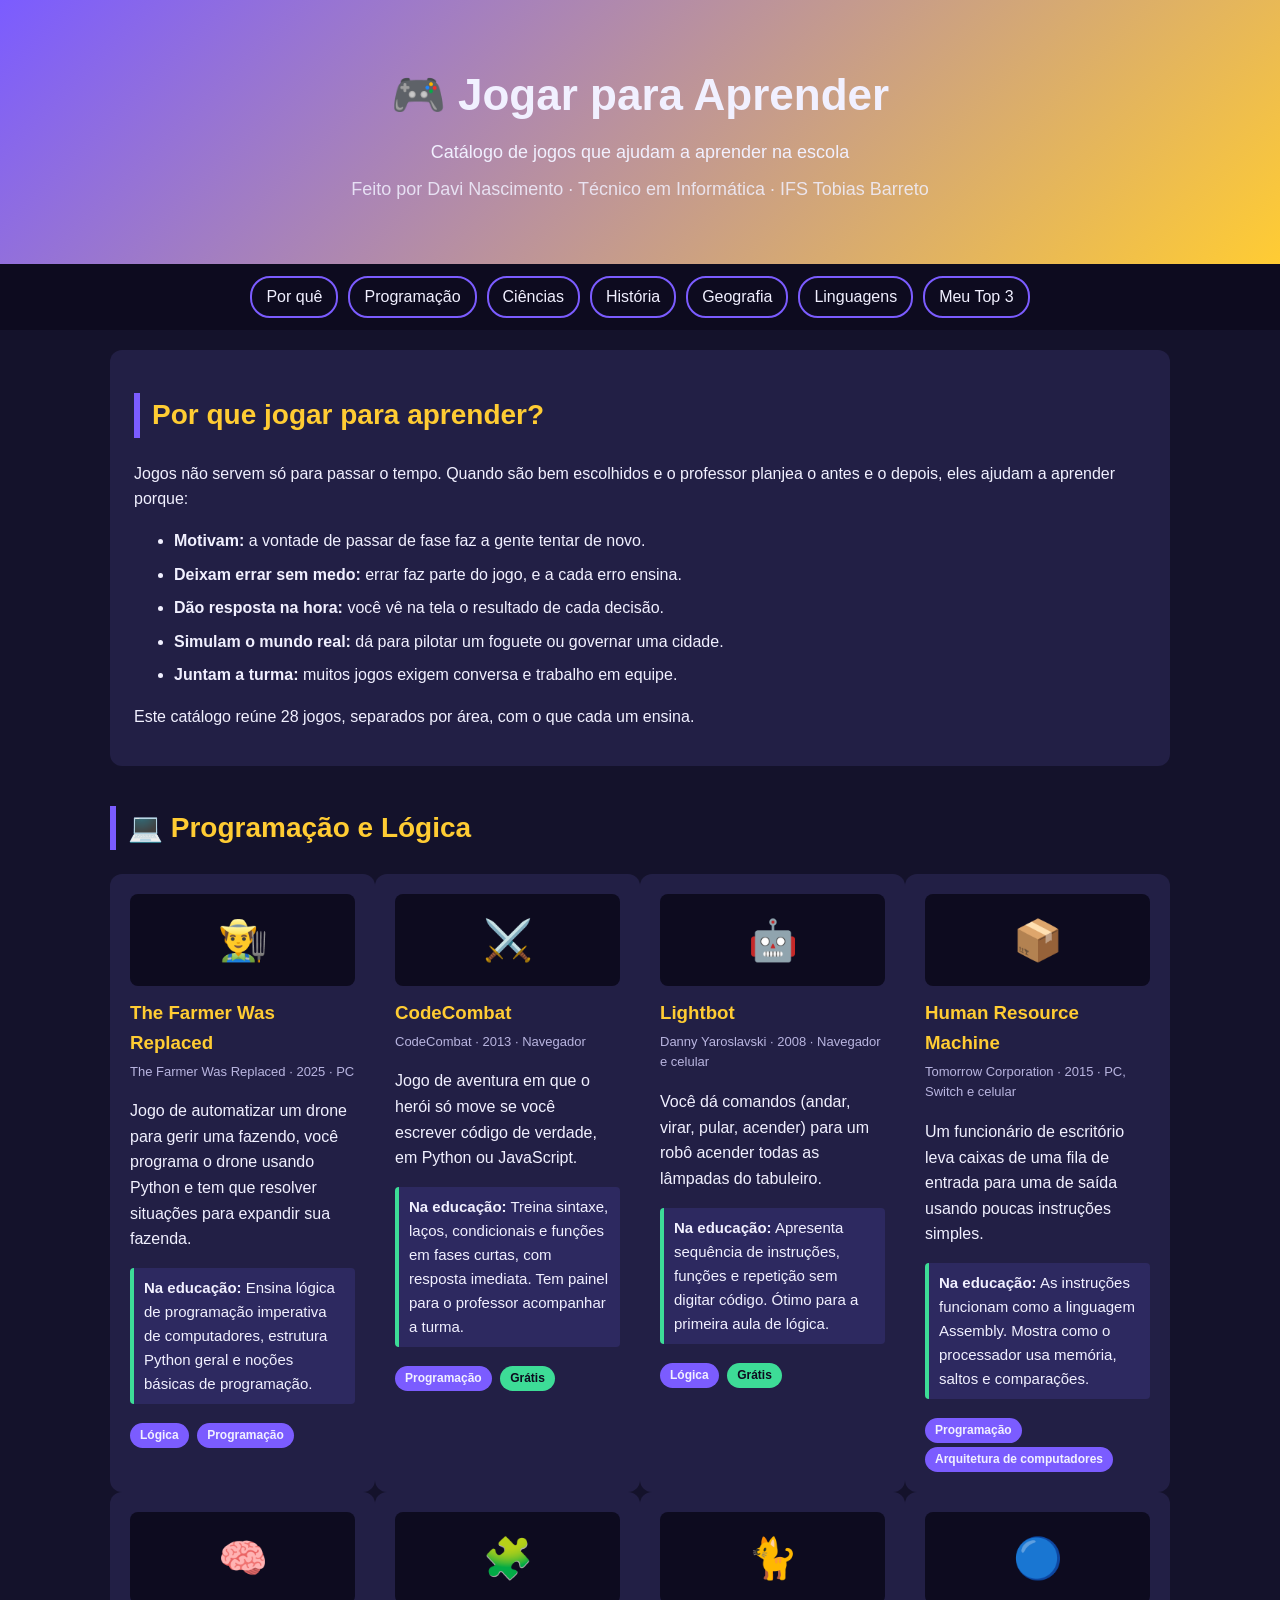
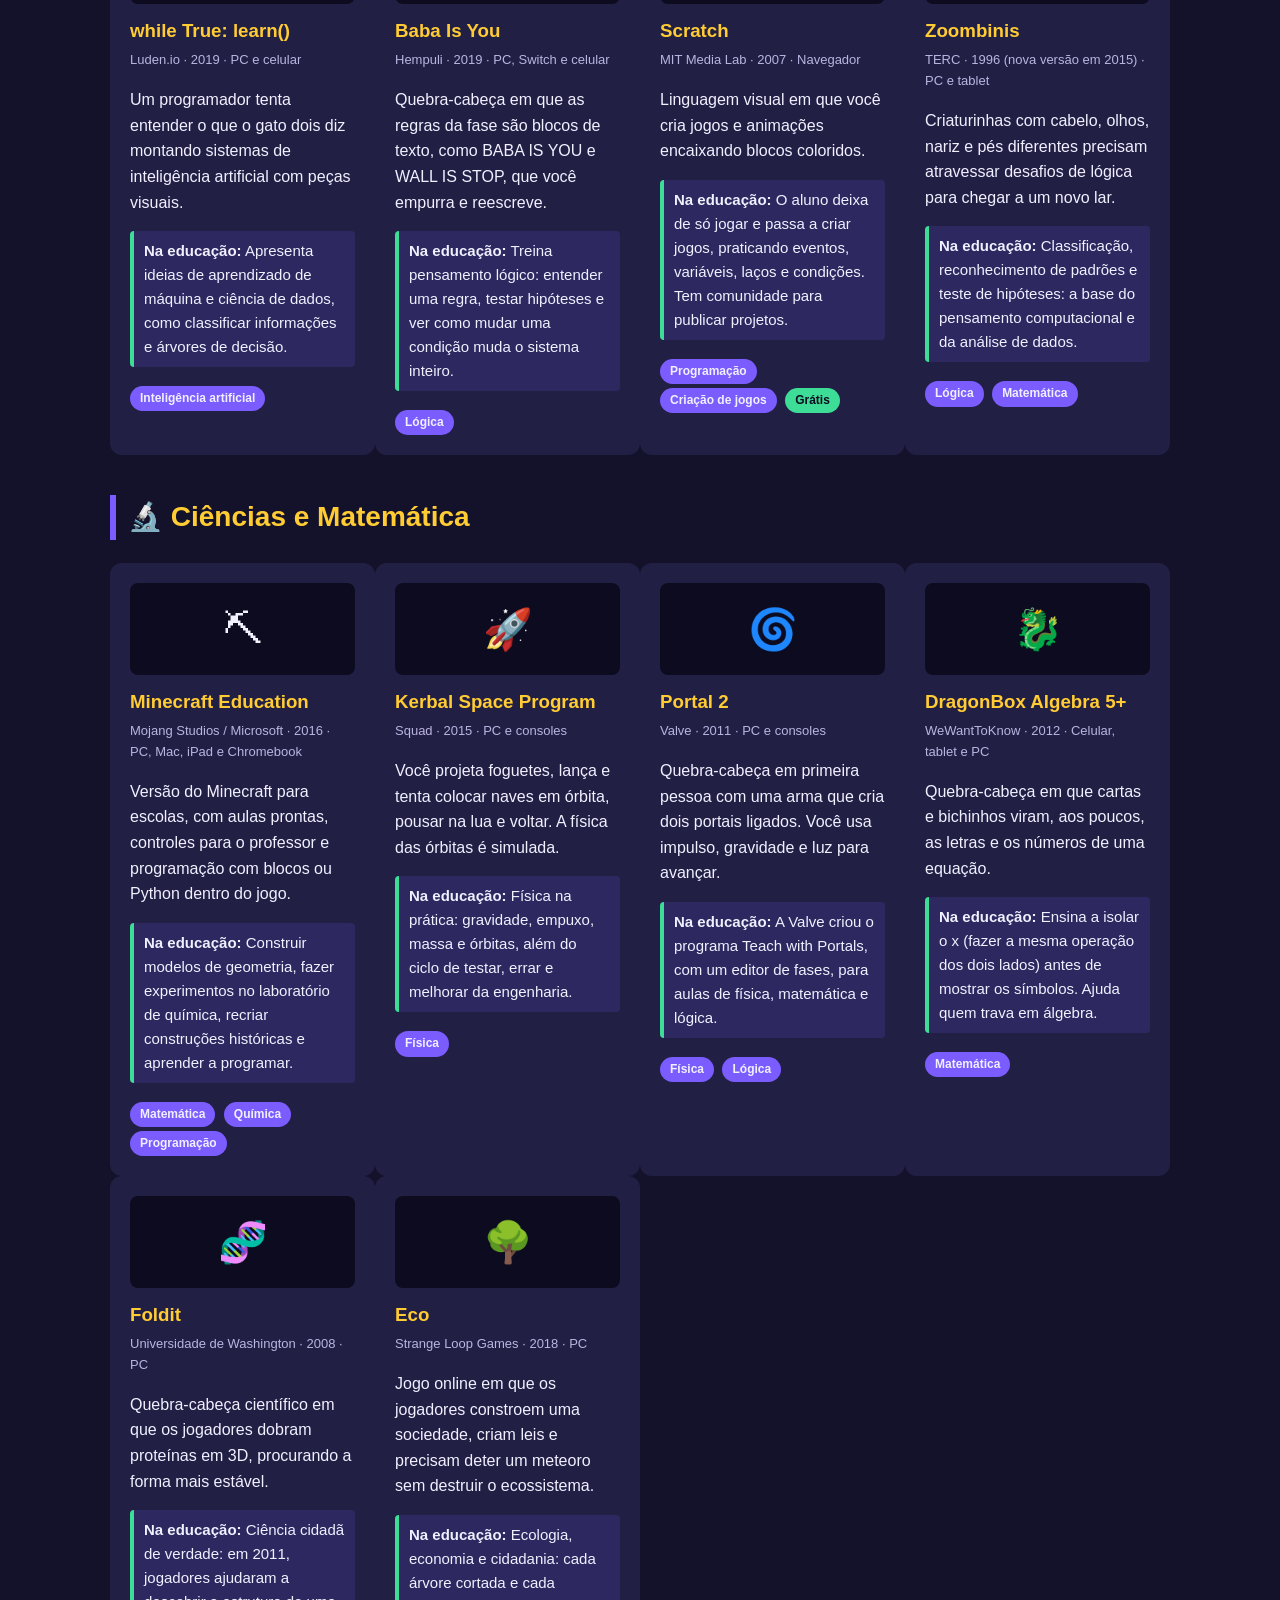
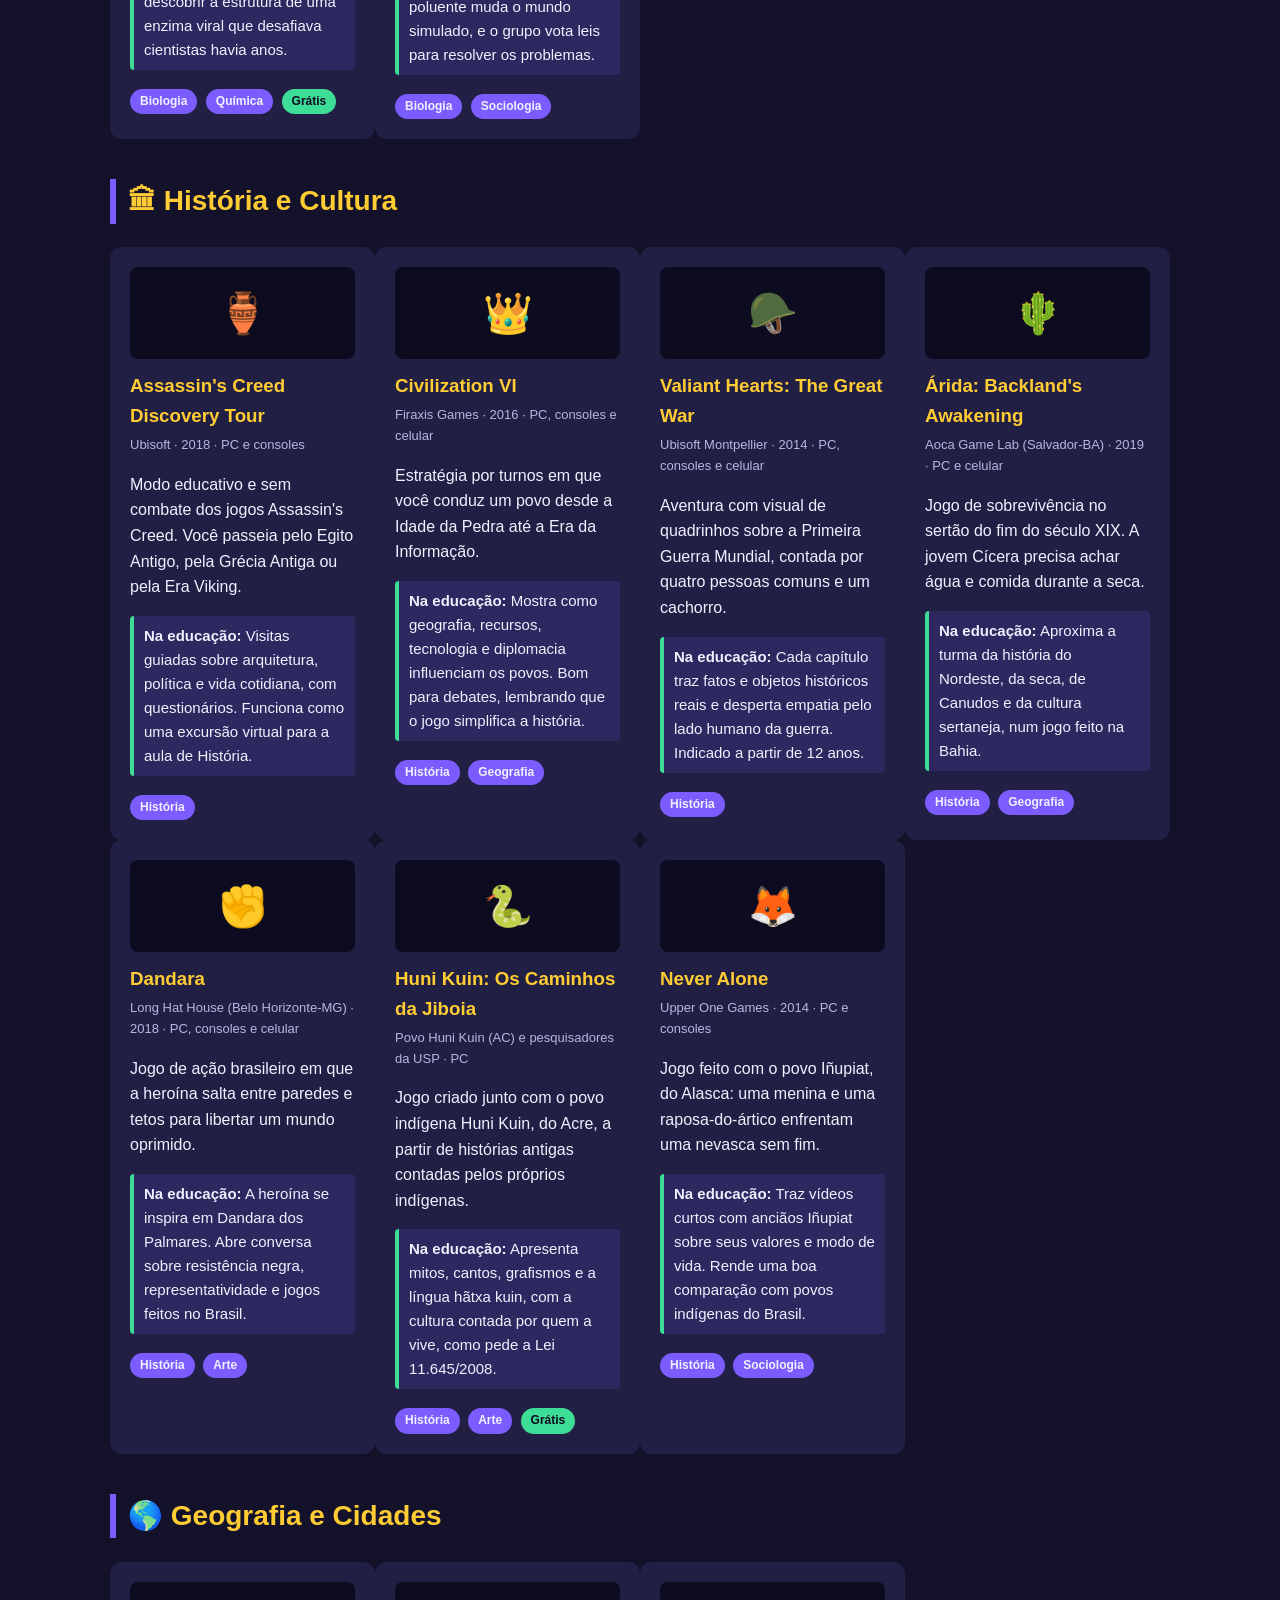
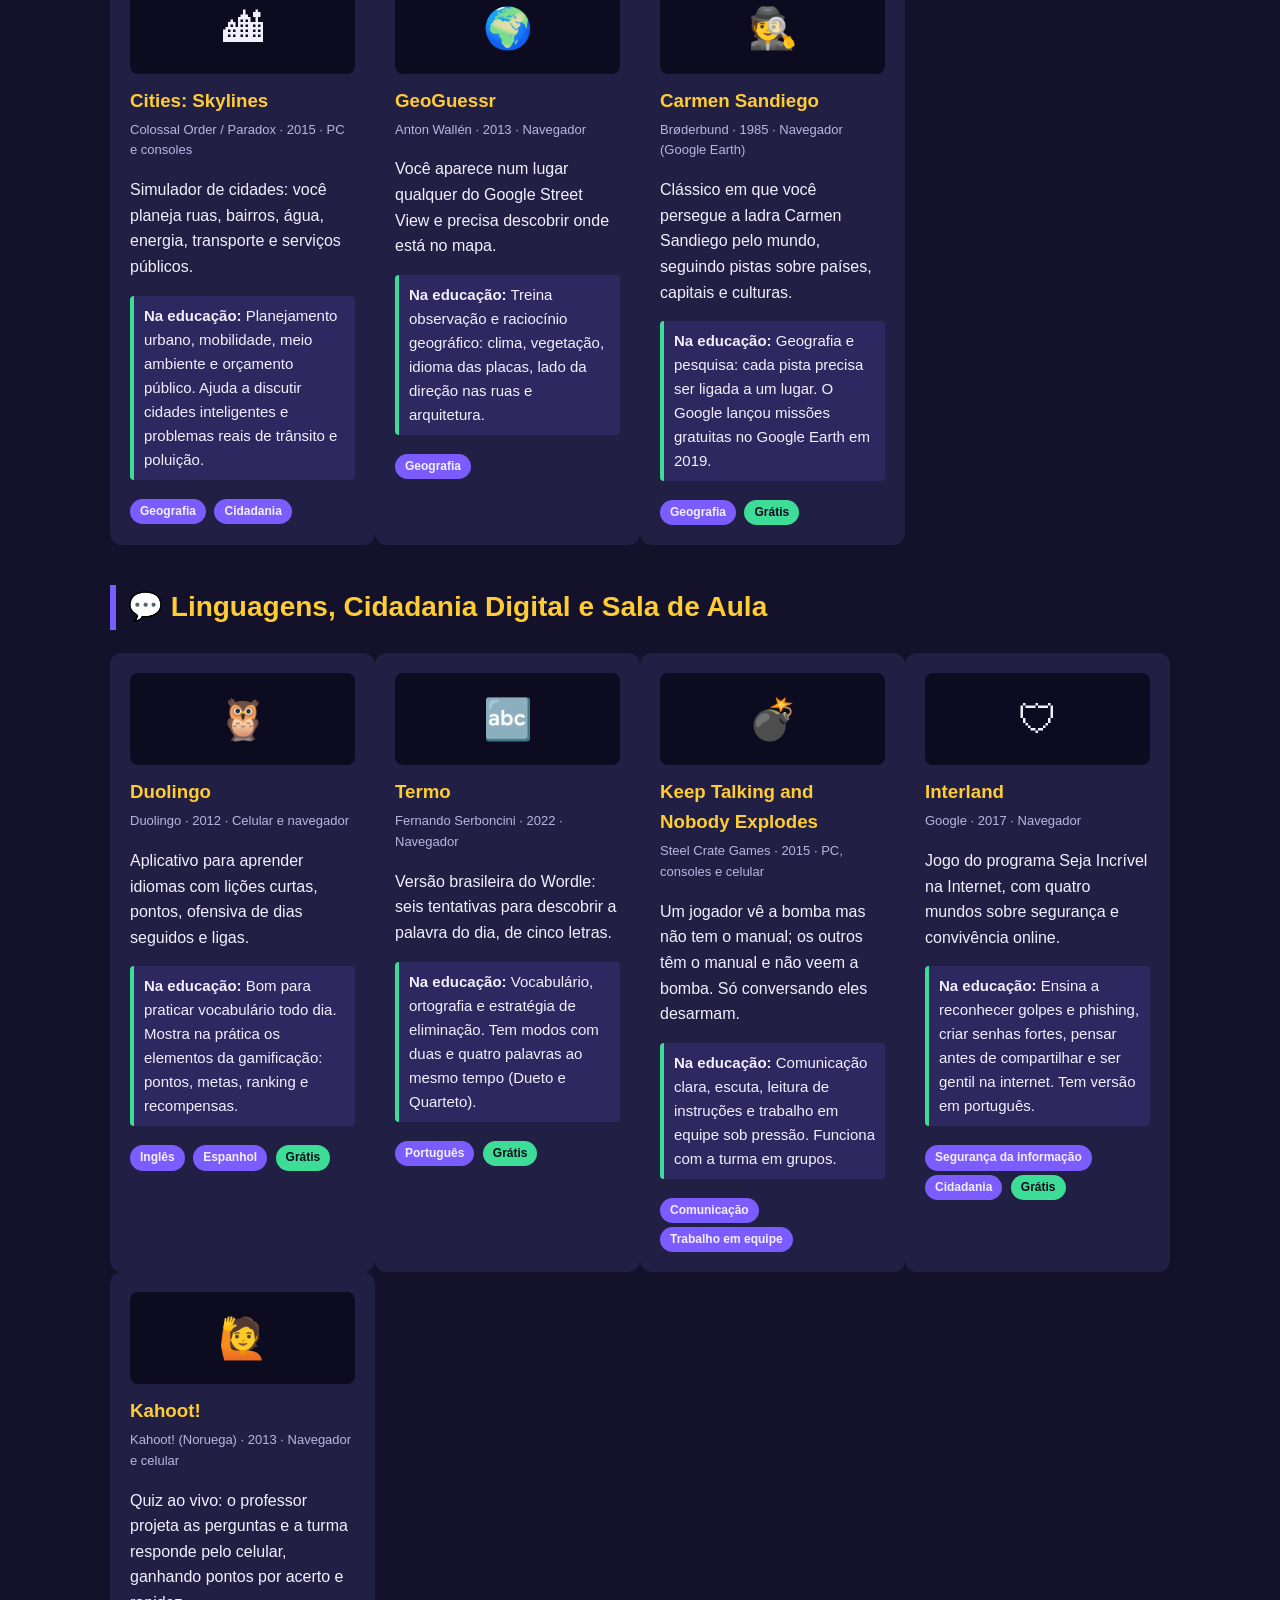
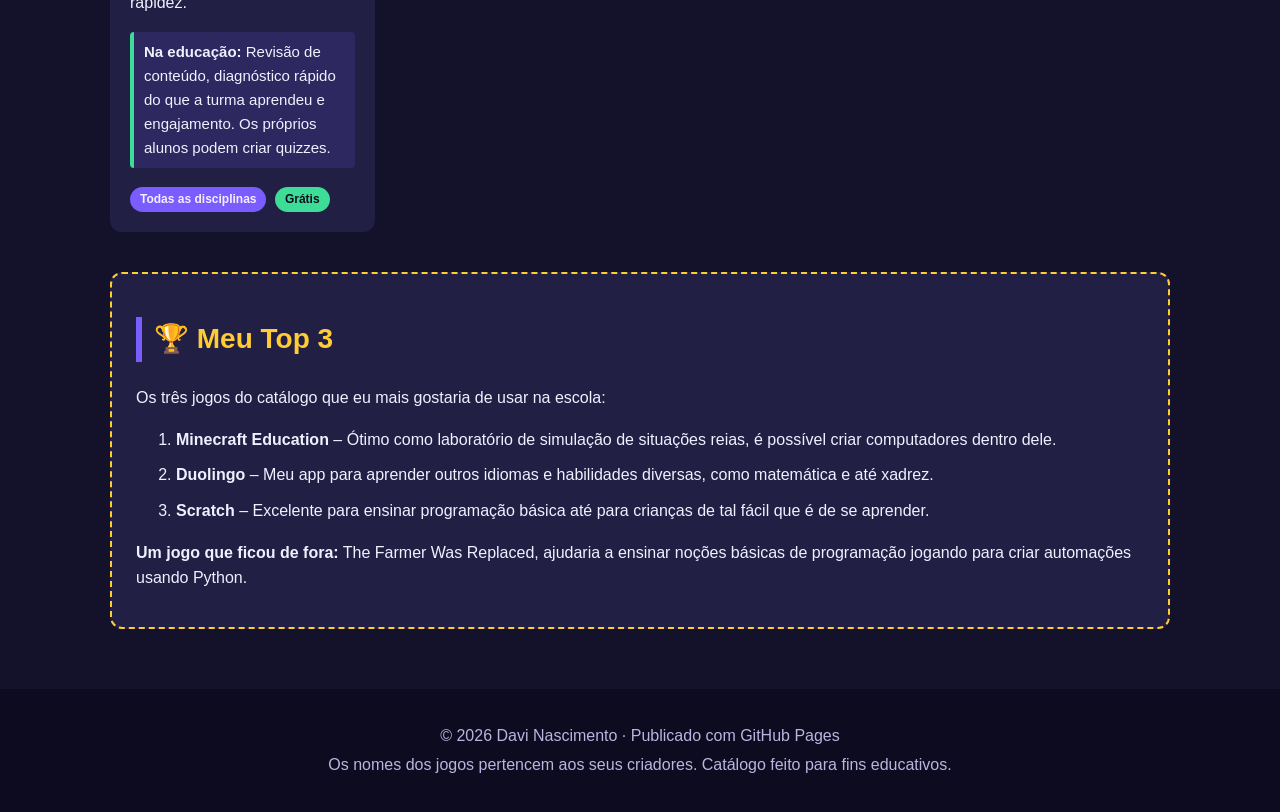
==== commit 997a973e: "finalização do catálogo Terminei o arquivo estilo.css de acordo com a fase 6 do guia do aluno e edit" ====
--- a/index.html
+++ b/index.html
@@ -23,7 +23,7 @@
     <header>
         <h1>🎮 Jogar para Aprender</h1>
         <p>Catálogo de jogos que ajudam a aprender na escola</p>
-        <p class="autor">Feito por Kyara · Técnico em Informática · IFS Tobias Barreto</p>
+        <p class="autor">Feito por Davi Nascimento · Técnico em Informática · IFS Tobias Barreto</p>
     </header>
 
     <!-- A tag <nav> serve de menu de navegação. -->
@@ -88,7 +88,7 @@
                     <h3>CodeCombat</h3>
                     <p class="meta">CodeCombat · 2013 · Navegador</p>
                     <p>Jogo de aventura em que o herói só move se você escrever código de verdade, em Python ou JavaScript.</p>
-                    <p class="edu"><strong>Na esducação:</strong> Treina sintaxe, laços, condicionais e funções em fases curtas, com resposta imediata. Tem painel para o professor acompanhar a turma.</p>
+                    <p class="edu"><strong>Na educação:</strong> Treina sintaxe, laços, condicionais e funções em fases curtas, com resposta imediata. Tem painel para o professor acompanhar a turma.</p>
                         <span class="tag">Programação</span>
                         <span class="tag gratis">Grátis</span>
                 </article>
@@ -486,9 +486,9 @@
             <h2>🏆 Meu Top 3</h2>
             <p>Os três jogos do catálogo que eu mais gostaria de usar na escola:</p>
             <ol>
-                <li><strong>NOME DO JOGO</strong> – POR QUE VOCÊ ESCOLHEU ESTE JOGO.</li>
-                <li><strong>NOME DO JOGO</strong> – POR QUE VOCÊ ESCOLHEU ESTE JOGO.</li>
-                <li><strong>NOME DO JOGO</strong> – POR QUE VOCÊ ESCOLHEU ESTE JOGO.</li>
+                <li><strong>Minecraft Education</strong> – Ótimo como laboratório de simulação de situações reias, é possível criar computadores dentro dele.</li>
+                <li><strong>Duolingo</strong> – Meu app para aprender outros idiomas e habilidades diversas, como matemática e até xadrez.</li>
+                <li><strong>Scratch</strong> – Excelente para ensinar programação básica até para crianças de tal fácil que é de se aprender.</li>
             </ol>
             <p><strong>Um jogo que ficou de fora:</strong> The Farmer Was Replaced, ajudaria a ensinar noções básicas de programação jogando para criar automações usando Python.</p>
         </section>
--- a/estilo.css
+++ b/estilo.css
@@ -0,0 +1,194 @@
+/* ==== ETAPA 1 - VARIÁVEIS DE COR E BASE ==== */
+:root {
+    --fundo: #14122b;
+    --cartao: #221f45;
+    --texto: #f1f0ff;
+    --suave: #b9b5e0;
+    --destaque: #ffcc33;
+    --roxo: #7b5cff;
+    --verde: #3ddc97;
+}
+
+* {
+    box-sizing: border-box;
+}
+
+body {
+    margin: 0;
+    font-family: "Trebuchet MS", Arial, sans-serif;
+    background-color: var(--fundo);
+    color: var(--texto);
+    line-height: 1.6;
+}
+
+main {
+    max-width: 1100px;
+    margin: 0 auto;
+    padding: 20px;
+}
+
+section {
+    margin-bottom: 40px;
+    scroll-margin-top: 70px;
+}
+
+h2 {
+    color: var(--destaque);
+    font-size: 28px;
+    border-left: 6px solid var(--roxo);
+    padding-left: 12px;
+}
+
+/* ==== ETAPA 2 - CABEÇALHO E MENU ==== */
+header {
+    text-align: center;
+    padding: 60px 20px;
+    background: linear-gradient(135deg, #7b5cff, var(--destaque));
+}
+
+header h1 {
+    margin: 0;
+    font-size: 44px;
+    text-shadow: 3px epx 0 #14122b;
+}
+
+header p {
+    margin: 8px 0 0;
+    font-size: 18px;
+}
+
+.autor {
+    opacity: 0.85;
+}
+
+nav {
+    position: sticky;
+    top: 0;
+    display: flex;
+    flex-wrap: wrap;
+    justify-content: center;
+    gap: 10px;
+    padding: 12px;
+    background-color: #0d0b1f;
+}
+
+nav a {
+    color: var(--texto);
+    text-decoration: none;
+    padding: 6px 14px;
+    border: 2px solid var(--roxo);
+    border-radius: 20px;
+}
+
+nav a:hover {
+    background-color: var(--roxo);
+}
+
+/* ==== ETAPA 3 - INTRODUÇÃO E GRADE DE CARDS ==== */
+.intro {
+    background-color: var(--cartao);
+    padding: 20px 24px;
+    border-radius: 12px;
+}
+
+.intro li {
+    margin-bottom: 8px;
+}
+
+.grade {
+    display: grid;
+    grid-template-columns: repeat(auto-fill, minmax(250px , 1fr));
+}
+
+/* ==== ETAPA 4 - CARD, HOVER E ETIQUETAS ==== */
+.card {
+    background-color: var(--cartao);
+    padding: 18px;
+    border-radius: 12px;
+    border: 2px solid transparent;
+    transition: transform 0.2s, border-color 0.2s;
+}
+
+.card:hover {
+    transform: translateY(-6px);
+    border-color: var(--destaque);
+}
+
+.capa {
+    font-size: 40px;
+    text-align: center;
+    padding: 14px;
+    background-color: #0d0b1f;
+    border-radius: 8px;
+}
+
+.card h3 {
+    margin: 12px 0 4px;
+    color: var(--destaque);
+}
+
+.meta {
+    margin: 0 0 8px;
+    font-size: 13px;
+    color: var(--suave);
+}
+
+.edu {
+    background-color: #2d2960;
+    border-left: 4px solid var(--verde);
+    padding: 8px 10px;
+    border-radius: 4px;
+    font-size: 15px;
+}
+
+.tag {
+    display: inline-block;
+    margin: 4px 4px 0 0;
+    padding: 3px 10px;
+    font-size: 12px;
+    font-weight: bold;
+    background-color: var(--roxo);
+    border-radius: 20px;
+}
+
+.tag.gratis {
+    background-color: var(--verde);
+    color: #0d0b1f;
+}
+
+/* ===== ETAPA 5 — TOP 3, RODAPÉ E CELULAR ===== */
+.top3 {
+    background-color: var(--cartao);
+    border: 2px dashed var(--destaque);
+    border-radius: 12px;
+    padding: 20px 24px;
+}
+
+.top3 li {
+    margin-bottom: 10px;
+}
+
+footer {
+    text-align: center;
+    padding: 30px 20px;
+    color: var(--suave);
+    background-color: #0d0b1f;
+}
+
+footer p {
+    margin: 4px 0;
+}
+
+@media (max-width: 600px) {
+    header {
+        padding: 40px 16px;
+    }
+
+    header h1 {
+        font-size: 30px;
+    }
+
+    h2 {
+        font-size: 22px;
+    }
+}
